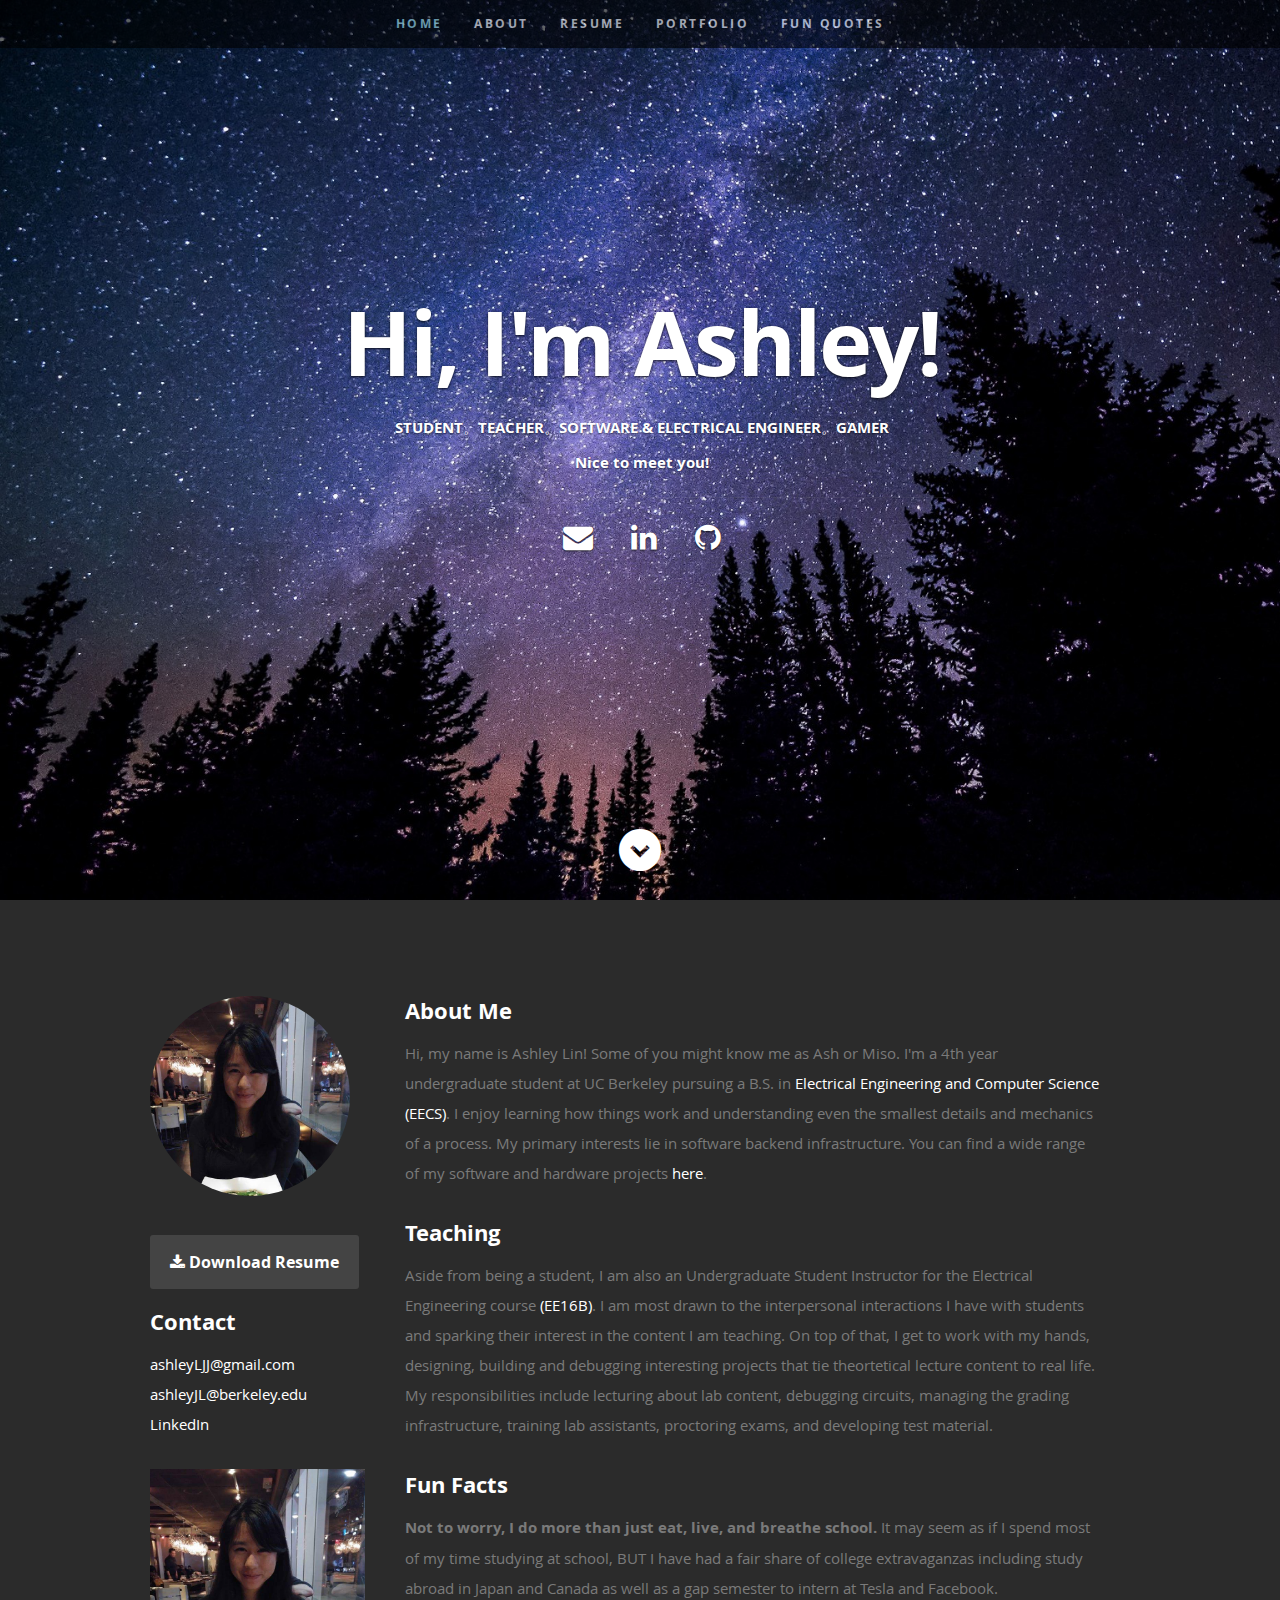
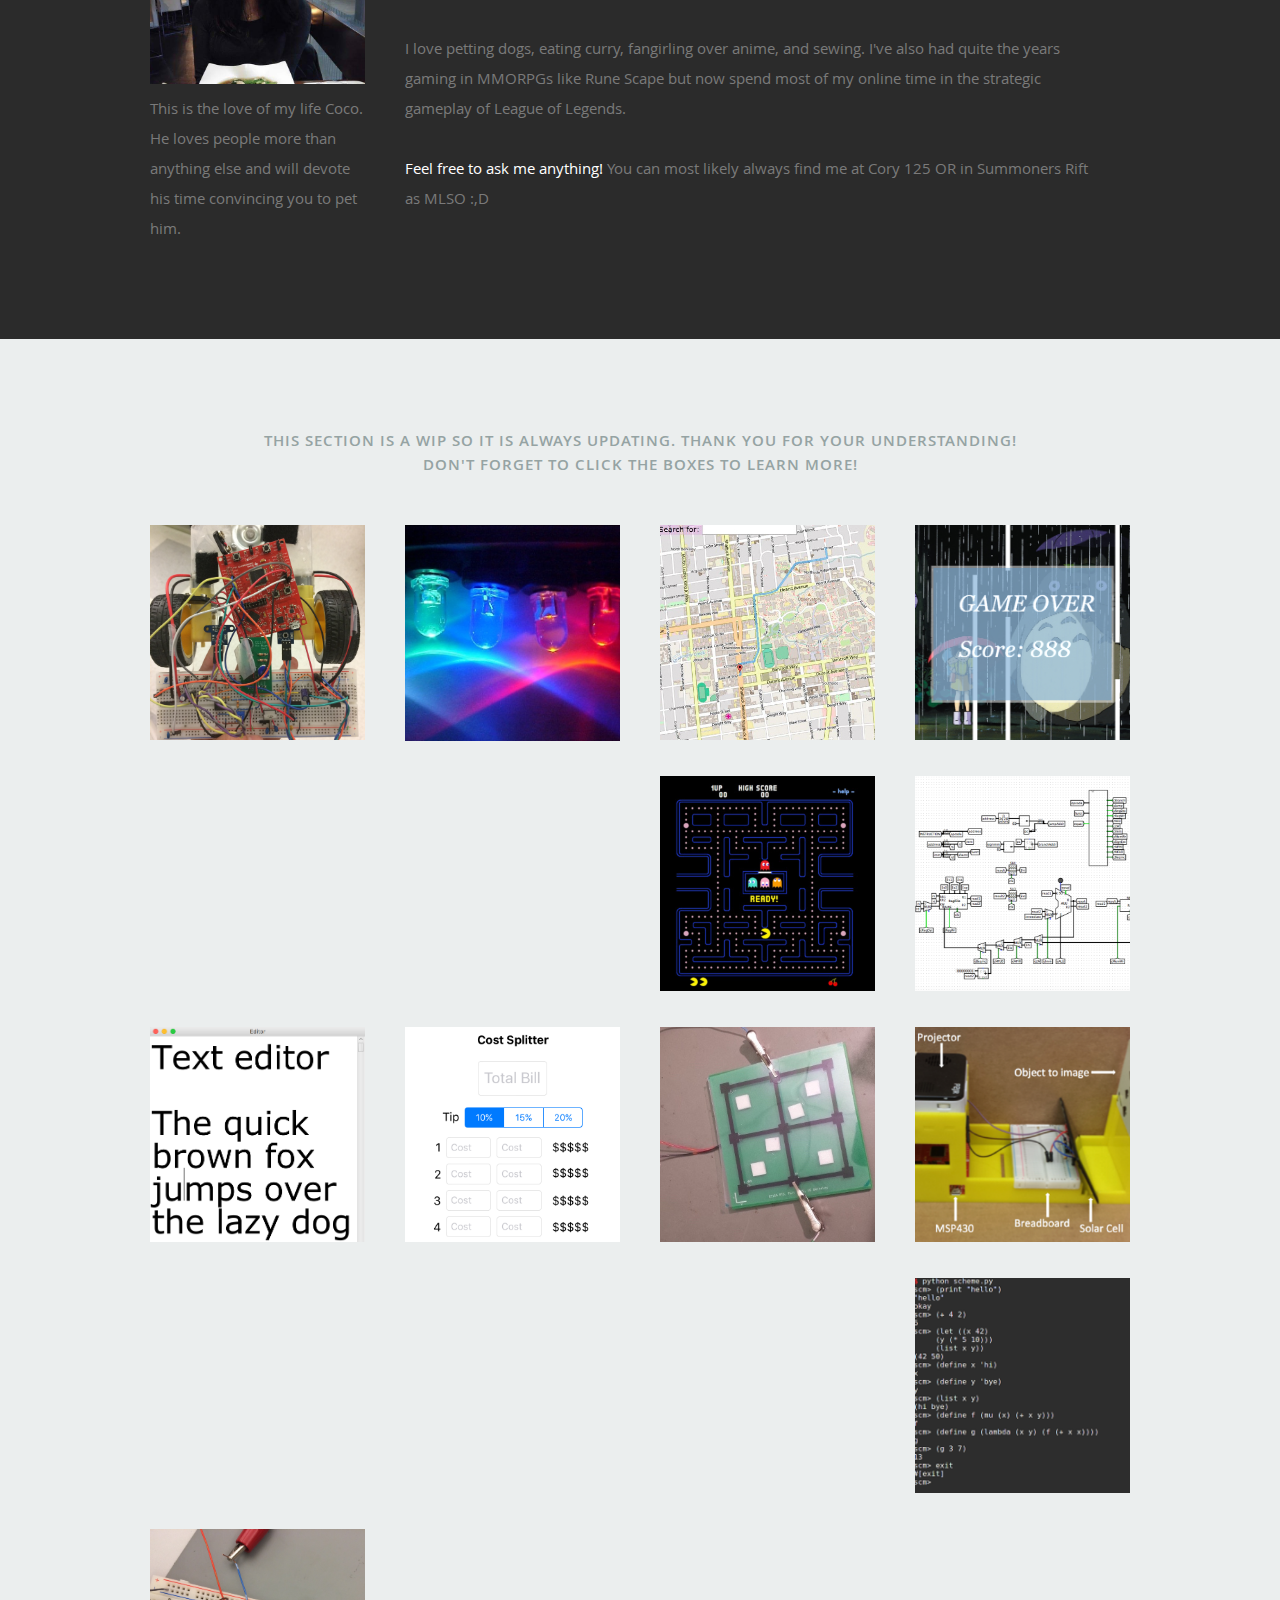
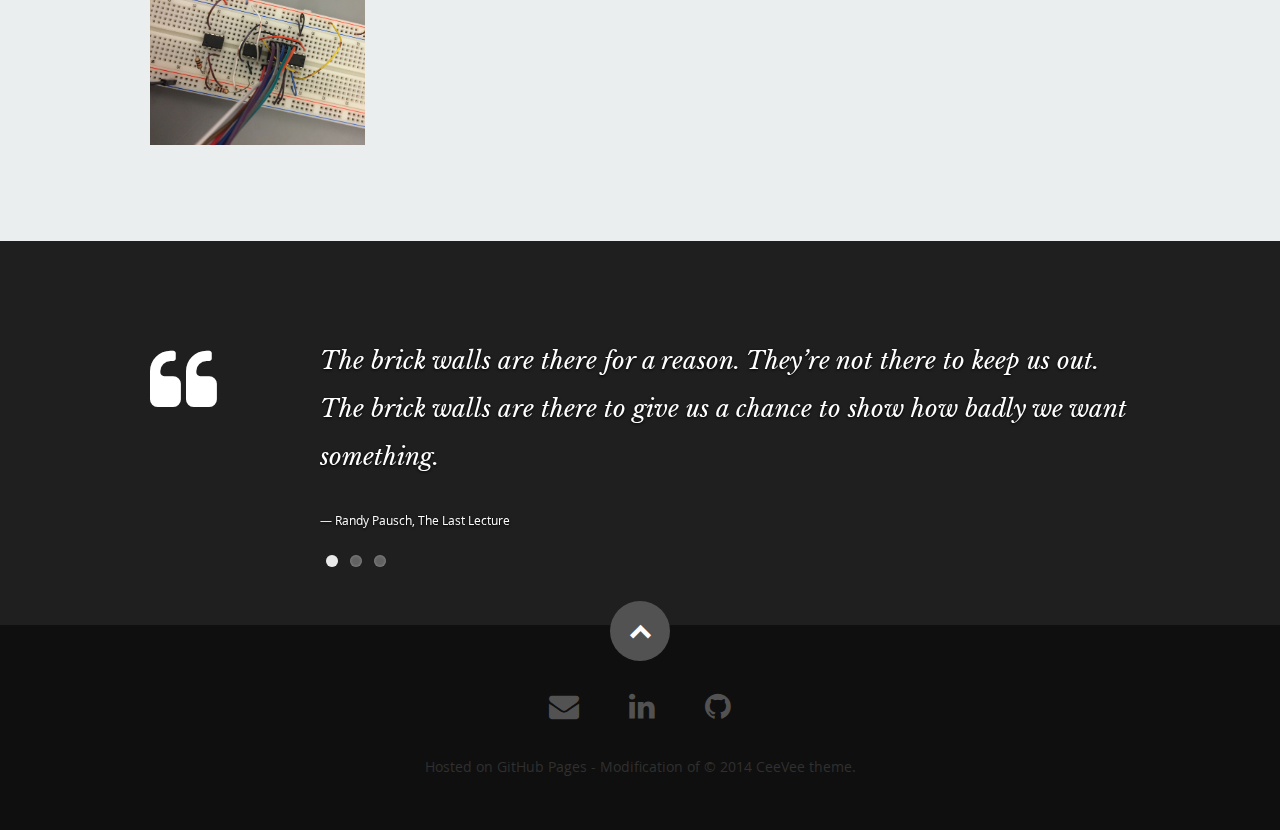
==== index.html @ 718f9596 "testing image" ====
<!DOCTYPE html>
<!--[if lt IE 8 ]><html class="no-js ie ie7" lang="en"> <![endif]-->
<!--[if IE 8 ]><html class="no-js ie ie8" lang="en"> <![endif]-->
<!--[if (gte IE 8)|!(IE)]><!--><html class="no-js" lang="en"> <!--<![endif]-->
<head>

	<!--- Basic Page Needs
	================================================== -->
	<meta charset="utf-8">
	<title>Ashley Lin</title>
	<meta name="description" content="Personal Website">
	<meta name="author" content="Ashley">

	<!-- Mobile Specific Metas
	================================================== -->
	<meta name="viewport" content="width=device-width, initial-scale=1, maximum-scale=1">

	<!-- CSS
	================================================== -->
	<link rel="stylesheet" href="css/default.css">
	<link rel="stylesheet" href="css/layout.css">
	<link rel="stylesheet" href="css/media-queries.css">
	<link rel="stylesheet" href="css/magnific-popup.css">

	<!-- Script
	================================================== -->
	<script src="js/modernizr.js"></script>

	<!-- Favicons
	================================================== -->
	<link rel="shortcut icon" href="al_favicon.png" >

</head>

<body>

	<!-- Header
	================================================== -->
	<header id="home">

		<nav id="nav-wrap">

			<a class="mobile-btn" href="#nav-wrap" title="Show navigation">Show navigation</a>
			<a class="mobile-btn" href="#" title="Hide navigation">Hide navigation</a>

			<ul id="nav" class="nav">
				<li class="current"><a class="smoothscroll" href="#home">Home</a></li>
				<li><a class="smoothscroll" href="#about">About</a></li>
				<li><a class="smoothscroll" href="#about">Resume</a></li>
				<li><a class="smoothscroll" href="#portfolio">Portfolio</a></li>
				<li><a class="smoothscroll" href="#testimonials">Fun Quotes</a></li>
			</ul> <!-- end #nav -->
		</nav> <!-- end #nav-wrap -->

		<div class="row banner">
			<div class="banner-text"> 
				<h1 class="responsive-headline">Hi, I'm Ashley!</h1>
				<h3><span><strong>STUDENT。TEACHER。SOFTWARE &amp; ELECTRICAL ENGINEER。GAMER<br>
				Nice to meet you!</strong></h3> 
				
				</span><hr />
			<ul class="social">
				<li><a href="mailto:ashleyljj@gmail.com" target="_blank"><i class="fa fa-envelope"></i></a></li>
				<li><a href="https://www.linkedin.com/in/linashley/" target="_blank"><i class="fa fa-linkedin"></i></a></li>
				<li><a href="https://github.com/ashlinnn" target="_blank"><i class="fa fa-github"></i></a></li>
				<!-- <li><a href="https://bitbucket.org/ash-lin/" target="_blank"><i class="fa fa-bitbucket"></i></a></li> -->
			</ul>
				<!-- <a href="https://youtu.be/Et-LABUxabI" target="_blank" class="button"> Disney Tech Behind the Magic Application Video</a>  -->
			</div>
		</div>

		<p class="scrolldown">
			<a class="smoothscroll" href="#about"><i class="icon-down-circle"></i></a>
		</p>
	</header> <!-- Header End -->


	<!-- About Section
	================================================== -->
	<section id="about">

		<div class="row">

			<div class="three columns">
				<img class="profile-pic"  src="images/profilepic.jpg" alt="" /> <br> <br>

				<a href="Ashley Lin Resume.pdf" target="_blank" class="button"><i class="fa fa-download"></i> Download Resume</a> <br> 

				<h2>Contact</h2>
				<a href="mailto:ashleyLJJ@gmail.com" target="_blank">ashleyLJJ@gmail.com</a>
				<a href="mailto:ashleyJL@berkeley.edu" target="_blank">ashleyJL@berkeley.edu</a>
				<br>
				<a href="https://www.linkedin.com/in/linashley/" target="_blank"> LinkedIn</a>
				<br><br>
				<img  src="images/profilepic.jpg" alt=""/> <br> 
				<p>This is the love of my life Coco. He loves people more than anything else and will devote his time convincing you to pet him.
				<br>

			</div>

			<div class="nine columns main-col">
				<h2>About Me</h2>
				<p> Hi, my name is Ashley Lin! Some of you might know me as Ash or Miso.
				I'm a 4th year undergraduate student at UC Berkeley pursuing a B.S. in 
				<a href="https://eecs.berkeley.edu" target="_blank">Electrical Engineering and Computer Science (EECS)</a>. 
				I enjoy learning how things work and understanding even the smallest details and mechanics of a process.
				My primary interests lie in software backend infrastructure.
				You can find a wide range of my software and hardware projects <a class="smoothscroll" href="#portfolio">here</a>.
				</p>

				<h2>Teaching</h2>
				<p> Aside from being a student, I am also an Undergraduate Student Instructor for the Electrical Engineering course
				<a href="https://inst.eecs.berkeley.edu/~ee16b/sp17/" target="_blank">(EE16B)</a>.
				I am most drawn to the interpersonal interactions I have with students and sparking their interest in the content I am teaching. On top of that, I get to work with my hands, designing, building and debugging interesting projects that tie theortetical lecture content to real life. My responsibilities include lecturing about lab content, debugging circuits, managing the grading infrastructure, training lab assistants, proctoring exams, and developing test material. 
				</p> 

				<h2>Fun Facts</h2>
				<p> <b>Not to worry, I do more than just eat, live, and breathe school.</b> It may seem as if I spend most of my time studying at school, BUT I have had a fair share of college extravaganzas including study abroad in Japan and Canada as well as a gap semester to intern at Tesla and Facebook.
				<p> I love petting dogs, eating curry, fangirling over anime, and sewing. I've also had quite the years gaming in MMORPGs like Rune Scape but now spend most of my online time in the strategic gameplay of 
				League of Legends</a>. 
				<br><br>
				<a href="mailto:ashleyLJJ@gmail.com" target="_blank">Feel free to ask me anything!</a> You can most likely always find me at Cory 125 OR in Summoners Rift as MLSO :,D 
				</p>
			</div> <!-- end main-col -->
		</div> <!-- end row -->
	</section> <!-- end About Section -->


	<!-- Portfolio Section
	================================================== -->
	<section id="portfolio">
		<div class="row">
			<div class="twelve columns collapsed">
				<h1>This section is a WIP so it is always updating. 
				Thank you for your understanding! <br>
				Don't forget to click the boxes to learn more!</h1>

				<!-- portfolio-wrapper -->
				<div id="portfolio-wrapper" class="bgrid-quarters s-bgrid-thirds cf">


					<div class="columns portfolio-item">
						<div class="item-wrap">
							<a href="#modal-01" title="">
								<img alt="" src="images/portfolio/sixt33n.jpg">
								<div class="overlay">
									<div class="portfolio-item-meta">
										<h5>SIXT33N</h5>
										<p>Voice Control Robotic Car</p>
								   </div>
								</div>
								<div class="link-icon"><i class="icon-plus"></i></div>
							</a>
						</div>
					</div> 
					<div id="modal-01" class="popup-modal mfp-hide">
						<img class="scale-with-grid" src="images/portfolio/modals/sixt33n.gif" alt="" />
						<div class="description-box">
							<h4>SIXT33N</h4>
							<p>。Architect a control network feedback system in a robotic car<br>
							。Obeys vocal commands and processes them with a TI MSP430 microcontroller <br>
							。Implement SVD and PCA classification in C and iPython to distinguish commands</p>
							<span class="categories"><i class="fa fa-tag"></i>Filter Design, Linear Regression/Least Squares, K Means, Control Theory, Principal Component Analysis, Singular Value Decomposition, PID Controller</span>
						</div>
					</div><!-- modal-01 End -->


					<div class="columns portfolio-item">
						<div class="item-wrap">
							<a href="#modal-02" title="">
								<img alt="" src="images/portfolio/colororgan.jpg">
								<div class="overlay">
									<div class="portfolio-item-meta">
										<h5>Color Organ</h5>
										<p>Filter Design</p>
									</div>
								</div>
								<div class="link-icon"><i class="icon-plus"></i></div>
							</a>
						</div>
					</div> 
					<div id="modal-02" class="popup-modal mfp-hide">
						<img class="scale-with-grid" src="images/portfolio/modals/color_organ.gif" alt="" />
						<div class="description-box">
							<h4>Color Organ</h4>
							<p>。Design a system of filters that singles out bands of frequencies and corresponds to lighting LEDs <br>
							。Utilize first order high pass, low pass, and band pass RC filter with modular gain</p>
							<span class="categories"><i class="fa fa-tag"></i>Filter Design, Amplifiers</span>
						</div>
					</div><!-- modal-02 End -->


					<div class="columns portfolio-item">
						<div class="item-wrap">
							<a href="#modal-03" title="">
								<img alt="" src="images/portfolio/bearmaps.jpg">
								<div class="overlay">
									<div class="portfolio-item-meta">
										<h5>Map Pathing</h5>
										<p>Java - Graph Traversal</p>
									</div>
								</div>
								<div class="link-icon"><i class="icon-plus"></i></div>
							</a>
						</div>
					</div> 
					<div id="modal-03" class="popup-modal mfp-hide">
						<img class="scale-with-grid" src="images/portfolio/modals/map.gif" alt="" />
						<div class="description-box">
							<h4>Map Pathing</h4>
							<p>。Google Maps-like mapping using OSM <br>
							。Implement a data structure for a map that maximizes the tradeoff between resolution and memory <br>
							。Design a heuristic to optimize A* and Dijkstra search algorithm for pathing between two destinations <br>
							。Zoom, refocusing, and shortest path implemented.</p>
							<span class="categories"><i class="fa fa-tag"></i>Resolution Tradeoff, Heuristic Design, Search Algorithms</span>
						</div>
					</div><!-- modal-03 End -->


					<div class="columns portfolio-item">
						<div class="item-wrap">
							<a href="#modal-04" title="">
								<img alt="" src="images/portfolio/ghibli.png">
								<div class="overlay">
									<div class="portfolio-item-meta">
										<h5>Ghibli Project</h5>
										<p>Java - Grid World</p>
									</div>
								</div>
								<div class="link-icon"><i class="icon-plus"></i></div>
							</a>
						</div>
					</div> 
					<div id="modal-04" class="popup-modal mfp-hide">
						<img class="scale-with-grid" src="images/portfolio/modals/ghibli_project_demo.gif" alt="" />
						<div class="description-box">
							<h4>Ghibli Project</h4>
							<p>。Flappy bird before flappy bird existed <br>
							。Developed a multilevel endless game using Java gridworld <br>
							。Goal of game: avoid hitting walles that randomly move and have varying holes to pass through <br>
							。Background music feature</p>
							<span class="categories"><i class="fa fa-tag"></i>Java - Grid World, Endless Game</span>
						</div>
					</div><!-- modal-04 End -->


					<div class="columns portfolio-item">
						<div class="item-wrap">
							<a href="#modal-05" title="">
								<img alt="" src="images/portfolio/pacman.png">
								<div class="overlay">
									<div class="portfolio-item-meta">
										<h5>Pac Man</h5>
										<p>AI</p>
									</div>
								</div>
								<div class="link-icon"><i class="icon-plus"></i></div>
							</a>
						</div>
					</div>
					<div id="modal-05" class="popup-modal mfp-hide">
						<img class="scale-with-grid" src="images/portfolio/modals/pacman.gif" alt="" />
						<div class="description-box">
							<h4>Pac Man</h4>
							<p>。Design a search agent for DFS, BFS, UCS, A*, Dijkstras heuristic <br>
							。Build a Reflex agent that operates under expectimax and does alpha-beta pruning for minimax search 
							。Design an evaluation function
							。</p>
							<span class="categories"><i class="fa fa-tag"></i>AI, minimax, expectimax, value iteration</span>
						</div>
					</div><!-- modal-05 End -->


					<div class="columns portfolio-item">
						<div class="item-wrap">
							<a href="#modal-06" title="">
								<img alt="" src="images/portfolio/logism.png">
								<div class="overlay">
									<div class="portfolio-item-meta">
										<h5>CPU Simulator</h5>
										<p>Logism - Digital Logic Circuits</p>
									</div>
								</div>
								<div class="link-icon"><i class="icon-plus"></i></div>
							</a>
						</div>
					</div> 
					<div id="modal-06" class="popup-modal mfp-hide">
						<img class="scale-with-grid" src="images/portfolio/modals/logism.png" alt="" />
						<div class="description-box">
							<h4>CPU Simulator</h4>
							<p>。Simulation of the back end components of a computer <br>
							。Design and simulate digital logic circuits to build an ALU and Regfile <br>
							。Architect a system that takes C code as an input and translates it to machine code then finally processes the command <br>
							。Implement pipelining optimizations</p>
							<span class="categories"><i class="fa fa-tag"></i>Logism, Computer Architecture, Optimization/Pipelining</span>
						</div>
					</div><!-- modal-06 End -->


					<div class="columns portfolio-item">
						<div class="item-wrap">
							<a href="#modal-07" title="">
								<img alt="" src="images/portfolio/editor.png">
								<div class="overlay">
									<div class="portfolio-item-meta">
										<h5>Text Editor</h5>
										<p>Java - Data Structures</p>
									</div>
								</div>
								<div class="link-icon"><i class="icon-plus"></i></div>
							</a>
						</div>
					</div> 
					<div id="modal-07" class="popup-modal mfp-hide">
						<img class="scale-with-grid" src="images/portfolio/modals/editor.gif" alt="" />
						<div class="description-box">
							<h4>Text Editor</h4>
							<p>。Build a text editor from scratch with basic utilities such as scrolling, highlighting, deleting, saving <br>
							。Design a data structure and implement functionalities while unit testing <br>
							。Implement the functionality to open, edit, and save plain text files </p>
							<span class="categories"><i class="fa fa-tag"></i>Data Structure Design, UI</span>
						</div>
					</div><!-- modal-07 End -->


					<div class="columns portfolio-item">
						<div class="item-wrap">
							<a href="#modal-08" title="">
								<img alt="" src="images/portfolio/cost.png">
								<div class="overlay">
									<div class="portfolio-item-meta">
										<h5>Tip Calculator/Cost Splitter</h5>
										<p>Swift - iOS XCode</p>
									</div>
								</div>
								<div class="link-icon"><i class="icon-plus"></i></div>
							</a>
						</div>
					</div> 
					<div id="modal-08" class="popup-modal mfp-hide">
						<img class="scale-with-grid" src="images/portfolio/modals/cost.gif" alt="" />
						<div class="description-box">
							<h4>Tip Calculator/Cost Splitter</h4>
							<p>。10%, 15%, tip calculator <br>
							。Cost splitting utility for up to 6 people <br>
							。HackTech 2017</p>
							<span class="categories"><i class="fa fa-tag"></i>iOS, Swift</span>
						</div>
					</div><!-- modal-08 End -->


					<div class="columns portfolio-item">
						<div class="item-wrap">
							<a href="#modal-09" title="">
								<img alt="" src="images/portfolio/touch.jpg">
								<div class="overlay">
									<div class="portfolio-item-meta">
										<h5>Touch Screen</h5>
										<p>Capacitive and Resistive</p>
									</div>
								</div>
								<div class="link-icon"><i class="icon-plus"></i></div>
							</a>
						</div>
					</div> 
					<div id="modal-09" class="popup-modal mfp-hide">
						<img class="scale-with-grid" src="images/portfolio/modals/touch.png" alt="" />
						<div class="description-box">
							<h4>Touch Screen</h4>
							<p>。9 point resistive touch screen <br>
							。Single pixel capacitive touch screen</p>
							<span class="categories"><i class="fa fa-tag"></i>touch screen</span>
						</div>
					</div><!-- modal-09 End -->


					<div class="columns portfolio-item">
						<div class="item-wrap">
							<a href="#modal-10" title="">
								<img alt="" src="images/portfolio/scan.png">
								<div class="overlay">
									<div class="portfolio-item-meta">
										<h5>Light Sensor Scanning</h5>
										<p>Photodiode, Scanning Matrix</p>
									</div>
								</div>
								<div class="link-icon"><i class="icon-plus"></i></div>
							</a>
						</div>
					</div> 
					<div id="modal-10" class="popup-modal mfp-hide">
						<img class="scale-with-grid" src="images/portfolio/modals/scan.png" alt="" />
						<div class="description-box">
							<h4>Light Sensor Scanning</h4>
							<p>。Build a light sensor using a photodiode<br>
							。Use single pixel photodiode to try and image a playing card<br>
							。Create a multipixel scanning matrix and mask to try to image a playing card</p>
							<span class="categories"><i class="fa fa-tag"></i>photodiode</span>
						</div>
					</div><!-- modal-10 End -->


					<!-- <div class="columns portfolio-item">
						<div class="item-wrap">
							<a href="#modal-11" title="">
								<img alt="" src="images/portfolio/nbody.png">
								<div class="overlay">
									<div class="portfolio-item-meta">
										<h5>N Bodies</h5>
										<p>Python, GUI</p>
									</div>
								</div>
								<div class="link-icon"><i class="icon-plus"></i></div>
							</a>
						</div>
					</div> 
					<div id="modal-11" class="popup-modal mfp-hide">
						<img class="scale-with-grid" src="images/portfolio/modals/nbody.png" alt="" />
						<div class="description-box">
							<h4>N Bodies</h4>
							<p>。Planetary orbit model</p>
							<span class="categories"><i class="fa fa-tag"></i>Python</span>
						</div>
					</div> --><!-- modal-11 End -->


					<div class="columns portfolio-item">
						<div class="item-wrap">
							<a href="#modal-12" title="">
								<img alt="" src="images/portfolio/scheme.png">
								<div class="overlay">
									<div class="portfolio-item-meta">
										<h5>Scheme Interpreter</h5>
										<p>Python, Scheme</p>
									</div>
								</div>
								<div class="link-icon"><i class="icon-plus"></i></div>
							</a>
						</div>
					</div> 
					<div id="modal-12" class="popup-modal mfp-hide">
						<!-- <img class="scale-with-grid" src="images/portfolio/modals/scheme.png" alt="" /> -->
						<div class="description-box">
							<h4>Scheme Interpreter</h4>
							<p>。Build a python backboned Scheme interpreter</p>
							<span class="categories"><i class="fa fa-tag"></i>Scheme, Python</span>
						</div>
					</div><!-- modal-12 End -->


					<div class="columns portfolio-item">
						<div class="item-wrap">
							<a href="#modal-13" title="">
								<img alt="" src="images/portfolio/dac.jpg">
								<div class="overlay">
									<div class="portfolio-item-meta">
										<h5>DAC/ADC</h5>
										<p>R-2R ladder, MSP430</p>
									</div>
								</div>
								<div class="link-icon"><i class="icon-plus"></i></div>
							</a>
						</div>
					</div> 
					<div id="modal-13" class="popup-modal mfp-hide">
						<img class="scale-with-grid" src="images/portfolio/modals/adc.png" alt="" />
						<div class="description-box">
							<h4>DAC/ADC</h4>
							<p>。3 bit DAC using an R-2R ladder <br>
							。3 bit ADC by feeding the DAC output and an analog input into a comparator <br>
							。Extended into an 8 bits using a DAC chip</p>
							<span class="categories"><i class="fa fa-tag"></i>MSP430, DAC, ADC</span>
						</div>
					</div><!-- modal-13 End -->


					<!-- <div class="columns portfolio-item">
						<div class="item-wrap">
							<a href="#modal-14" title="">
								<img alt="" src="images/portfolio/wip.jpg">
								<div class="overlay">
									<div class="portfolio-item-meta">
										<h5>Cool Project</h5>
										<p>Stuff</p>
									</div>
								</div>
								<div class="link-icon"><i class="icon-plus"></i></div>
							</a>
						</div>
					</div> 
					<div id="modal-14" class="popup-modal mfp-hide">
						<img class="scale-with-grid" src="images/portfolio/modals/wip.jpg" alt="" />
						<div class="description-box">
							<h4>Cool Project</h4>
							<p>。</p>
							<span class="categories"><i class="fa fa-tag"></i>Stuff</span>
						</div>
					</div> --><!-- modal-14 End -->


					<!-- <div class="columns portfolio-item">
						<div class="item-wrap">
							<a href="#modal-15" title="">
								<img alt="" src="images/portfolio/wip.jpg">
								<div class="overlay">
									<div class="portfolio-item-meta">
										<h5>Cool Project</h5>
										<p>Stuff</p>
									</div>
								</div>
								<div class="link-icon"><i class="icon-plus"></i></div>
							</a>
						</div>
					</div> 
					<div id="modal-15" class="popup-modal mfp-hide">
						<img class="scale-with-grid" src="images/portfolio/modals/wip.jpg" alt="" />
						<div class="description-box">
							<h4>Cool Project</h4>
							<p>。</p>
							<span class="categories"><i class="fa fa-tag"></i>Scheme, Python</span>
						</div>
					</div> --><!-- modal-15 End -->


					<!-- <div class="columns portfolio-item">
						<div class="item-wrap">
							<a href="#modal-16" title="">
								<img alt="" src="images/portfolio/wip.jpg">
								<div class="overlay">
									<div class="portfolio-item-meta">
										<h5>Cool Project</h5>
										<p>Stuff</p>
									</div>
								</div>
								<div class="link-icon"><i class="icon-plus"></i></div>
							</a>
						</div>
					</div> 
					<div id="modal-16" class="popup-modal mfp-hide">
						<img class="scale-with-grid" src="images/portfolio/modals/wip.jpg" alt="" />
						<div class="description-box">
							<h4>Cool Project</h4>
							<p>。</p>
							<span class="categories"><i class="fa fa-tag"></i>Stuff</span>
						</div>
					</div> --><!-- modal-16 End -->


				</div> <!-- portfolio-wrapper end -->
			</div> <!-- twelve columns end -->
		</div> <!-- row End -->
	</section> <!-- Portfolio Section End-->


	<!-- Testimonials Section
	================================================== -->
	<section id="testimonials">
		<div class="text-container">
			<div class="row">
			
				<div class="two columns header-col">
					<h1><span>Favorite Quotes</span></h1>
				</div>

				<div class="ten columns flex-container">
					<div class="flexslider">
						<ul class="slides">
						<li>
							<blockquote>
								<p>The brick walls are there for a reason. They’re not there to keep us out. 
								The brick walls are there to give us a chance to show how badly we want something. 
								</p>
								<cite>Randy Pausch, The Last Lecture</cite>
							</blockquote>
						</li> 
			  
						<li>
							<blockquote>
								<p>Just because you're trash doesn't mean you can't do great things. <br> <br>
								It's called garbage can not garbage cannot.
								</p>
								<cite>???</cite>
							</blockquote>
						</li> 

						<li>
							<blockquote>
								<p>People often say motivation doesn't last. Well neither does bathing. That's why we recommend it daily.
								</p>
								<cite>Zig Ziglar</cite>
							</blockquote>
						</li> 
						
						</ul>

					</div> <!-- div.flexslider ends -->
				</div> <!-- div.flex-container ends -->
			</div> <!-- row ends -->
		</div>  <!-- text-container ends -->
	</section> <!-- Fun stuff Section End-->



	<!-- footer
	================================================== -->
	<footer>
		<div class="row">
			<div class="twelve columns">

				<ul class="social-links">
					<li><a href="mailto:ashleyljj@gmail.com" target="_blank"><i class="fa fa-envelope"></i></a></li>
					<li><a href="https://www.linkedin.com/in/linashley/" target="_blank"><i class="fa fa-linkedin"></i></a></li>
					<li><a href="https://github.com/ashlinnn" target="_blank"><i class="fa fa-github"></i></a></li>
					<!-- <li><a href="https://bitbucket.org/ash-lin/" target="_blank"><i class="fa fa-bitbucket"></i></a></li> -->
				</ul>
		 
				<ul class="copyright">
					<li>Hosted on GitHub Pages - Modification of &copy; 2014 CeeVee theme.</li>
				</ul>

			</div>

			<div id="go-top"><a class="smoothscroll" title="Back to Top" href="#home"><i class="icon-up-open"></i></a></div>

		</div>
	</footer> <!-- Footer End-->

	<!-- Java Script
	================================================== -->
	<script src="http://ajax.googleapis.com/ajax/libs/jquery/1.10.2/jquery.min.js"></script>
	<script>window.jQuery || document.write('<script src="js/jquery-1.10.2.min.js"><\/script>')</script>
	<script type="text/javascript" src="js/jquery-migrate-1.2.1.min.js"></script>

	<script src="js/jquery.flexslider.js"></script>
	<script src="js/waypoints.js"></script>
	<script src="js/jquery.fittext.js"></script>
	<script src="js/magnific-popup.js"></script>
	<script src="js/init.js"></script>

</body>

</html>
---- css/default.css ----
/*
=====================================================================
*   Ceevee v1.0 Default Stylesheet
*   url: styleshout.com
*   03-17-2014
=====================================================================

TOC:
a. Webfonts and Icon fonts
b. Reset
c. Default Styles
   1. Basic
   2. Typography
   3. Links
   4. Images
   5. Buttons
   6. Forms
d. Grid
e. Others
   1. Clearing
   2. Misc

=====================================================================  */

/* ------------------------------------------------------------------ */
/* a. Webfonts and Icon fonts
 ------------------------------------------------------------------ */

@import url("fonts.css");
@import url("fontello/css/fontello.css");
@import url("font-awesome/css/font-awesome.min.css");

/* ------------------------------------------------------------------
/* b. Reset
      Adapted from:
      Normalize.css - https://github.com/necolas/normalize.css/
      HTML5 Doctor Reset - html5doctor.com/html-5-reset-stylesheet/
/* ------------------------------------------------------------------ */

html, body, div, span, object, iframe,
h1, h2, h3, h4, h5, h6, p, blockquote, pre,
abbr, address, cite, code,
del, dfn, em, img, ins, kbd, q, samp,
small, strong, sub, sup, var,
b, i,
dl, dt, dd, ol, ul, li,
fieldset, form, label, legend,
table, caption, tbody, tfoot, thead, tr, th, td,
article, aside, canvas, details, figcaption, figure,
footer, header, hgroup, menu, nav, section, summary,
time, mark, audio, video {
   margin: 0;
   padding: 0;
   border: 0;
   outline: 0;
   font-size: 100%;
   vertical-align: baseline;
   background: transparent;
}

article,aside,details,figcaption,figure,
footer,header,hgroup,menu,nav,section {
   display: block;
}

audio,
canvas,
video {
   display: inline-block;
}

audio:not([controls]) {
   display: none;
   height: 0;
}

[hidden] { display: none; }

code, kbd, pre, samp {
   font-family: monospace, serif;
   font-size: 1em;
}

pre {
   white-space: pre;
   white-space: pre-wrap;
   word-wrap: break-word;
}

blockquote, q { quotes: &#8220 &#8220; }

blockquote:before, blockquote:after,
q:before, q:after {
   content: '';
   content: none;
}

ins {
   background-color: #ff9;
   color: #000;
   text-decoration: none;
}

mark {
   background-color: #A7F4F6;
   color: #555;
}

del { text-decoration: line-through; }

abbr[title], dfn[title] {
   border-bottom: 1px dotted;
   cursor: help;
}

table {
   border-collapse: collapse;
   border-spacing: 0;
}


/* ------------------------------------------------------------------ */
/* c. Default and Basic Styles
      Adapted from:
      Skeleton CSS Framework - http://www.getskeleton.com/
      Typeplate Typographic Starter Kit - http://typeplate.com/
/* ------------------------------------------------------------------ */

/*  1. Basic  ------------------------------------------------------- */

*,
*:before,
*:after {
   -moz-box-sizing: border-box;
   -webkit-box-sizing: border-box;
   box-sizing: border-box;
}

html {
   font-size: 62.5%;
   -webkit-font-smoothing: antialiased;
}

body {
   background: #fff;
   font-family: 'opensans-regular', sans-serif;
   font-weight: normal;
   font-size: 15px;
   line-height: 30px;
	color: #838C95;

   -webkit-font-smoothing: antialiased; /* Fix for webkit rendering */
	-webkit-text-size-adjust: 100%;
}

/*  2. Typography
       Vertical rhythm with leading derived from 6
--------------------------------------------------------------------- */

h1, h2, h3, h4, h5, h6 {
   color: #313131;
	font-family: 'opensans-bold', sans-serif;
   font-weight: normal;
}
h1 a, h2 a, h3 a, h4 a, h5 a, h6 a { font-weight: inherit; }
h1 { font-size: 38px; line-height: 42px; margin-bottom: 12px; letter-spacing: -1px; }
h2 { font-size: 28px; line-height: 36px; margin-bottom: 6px; }
h3 { font-size: 22px; line-height: 30px; margin-bottom: 12px; }
h4 { font-size: 20px; line-height: 30px; margin-bottom: 6px; }
h5 { font-size: 18px; line-height: 30px; }
h6 { font-size: 14px; line-height: 30px; }
.subheader { }

p { margin: 0 0 30px 0; }
p img { margin: 0; }
p.lead {
   font: 19px/36px 'opensans-light', sans-serif;
   margin-bottom: 18px;
}

/* for 'em' and 'strong' tags, font-size and line-height should be same with
the body tag due to rendering problems in some browsers */
em { font: 15px/30px 'opensans-italic', sans-serif; }
strong, b { font: 15px/30px 'opensans-bold', sans-serif; }
small { font-size: 11px; line-height: inherit; }

/*	Blockquotes */
blockquote {
   margin: 30px 0px;
   padding-left: 40px;
   position: relative;
}
blockquote:before {
   content: "\201C";
   opacity: 0.45;
   font-size: 80px;
   line-height: 0px;
   margin: 0;
   font-family: arial, sans-serif;

   position: absolute;
   top:  30px;
	left: 0;
}
blockquote p {
   font-family: 'librebaskerville-italic', serif;
   padding: 0;
   font-size: 18px;
   line-height: 36px;
}
blockquote cite {
   display: block;
   font-size: 12px;
   font-style: normal;
   line-height: 18px;
}
blockquote cite:before { content: "\2014 \0020"; }
blockquote cite a,
blockquote cite a:visited { color: #8B9798; border: none }

/* ---------------------------------------------------------------------
/*  Pull Quotes Markup
/*
    <aside class="pull-quote">
		<blockquote>
			<p></p>
		</blockquote>
	 </aside>
/*
/* --------------------------------------------------------------------- */
.pull-quote {
   position: relative;
	padding: 18px 30px 18px 0px;
}
.pull-quote:before,
.pull-quote:after {
	height: 1em;
	opacity: 0.45;
	position: absolute;
	font-size: 80px;
   font-family: Arial, Sans-Serif;
}
.pull-quote:before {
	content: "\201C";
	top:  33px;
	left: 0;
}
.pull-quote:after {
	content: '\201D';
	bottom: -33px;
	right: 0;
}
.pull-quote blockquote {
   margin: 0;
}
.pull-quote blockquote:before {
   content: none;
}

/* Abbreviations */
abbr {
   font-family: 'opensans-bold', sans-serif;
	font-variant: small-caps;
	text-transform: lowercase;
   letter-spacing: .5px;
	color: gray;
}
abbr:hover { cursor: help; }

/* drop cap */
.drop-cap:first-letter {
	float: left;
	margin: 0;
	padding: 14px 6px 0 0;
	font-size: 84px;
	font-family: /* Copperplate */ 'opensans-bold', sans-serif;
   line-height: 60px;
	text-indent: 0;
	background: transparent;
	color: inherit;
}

hr { border: solid #E3E3E3; border-width: 1px 0 0; clear: both; margin: 11px 0 30px; height: 0; }


/*  3. Links  ------------------------------------------------------- */

a, a:visited {
   text-decoration: none;
   outline: 0;
   color: #11ABB0;

   -webkit-transition: color .3s ease-in-out;
   -moz-transition: color .3s ease-in-out;
   -o-transition: color .3s ease-in-out;
   transition: color .3s ease-in-out;
}
a:hover, a:focus { color: #313131; }
p a, p a:visited { line-height: inherit; }


/*  4. List  --------------------------------------------------------- */

ul, ol { margin-bottom: 24px; margin-top: 12px; }
ul { list-style: none outside; }
ol { list-style: decimal; }
ol, ul.square, ul.circle, ul.disc { margin-left: 30px; }
ul.square { list-style: square outside; }
ul.circle { list-style: circle outside; }
ul.disc { list-style: disc outside; }
ul ul, ul ol,
ol ol, ol ul { margin: 6px 0 6px 30px; }
ul ul li, ul ol li,
ol ol li, ol ul li { margin-bottom: 6px; }
li { line-height: 18px; margin-bottom: 12px; }
ul.large li { }
li p { }

/* ---------------------------------------------------------------------
/*  Stats Tab Markup

    <ul class="stats-tabs">
		<li><a href="#">[value]<b>[name]</b></a></li>
	 </ul>

    Extend this object into your markup.
/*
/* --------------------------------------------------------------------- */
.stats-tabs {
   padding: 0;
   margin: 24px 0;
}
.stats-tabs li {
	display: inline-block;
	margin: 0 10px 18px 0;
	padding: 0 10px 0 0;
	border-right: 1px solid #ccc;
}
.stats-tabs li:last-child {
	margin: 0;
	padding: 0;
	border: none;
}
.stats-tabs li a {
	display: inline-block;
	font-size: 22px;
	font-family: 'opensans-bold', sans-serif;
   border: none;
   color: #313131;
}
.stats-tabs li a:hover {
   color:#11ABB0;
}
.stats-tabs li a b {
	display: block;
	margin: 6px 0 0 0;
	font-size: 13px;
	font-family: 'opensans-regular', sans-serif;
   color: #8B9798;
}

/* definition list */
dl { margin: 12px 0; }
dt { margin: 0; color:#11ABB0; }
dd { margin: 0 0 0 20px; }

/* Lining Definition Style Markup */
.lining dt,
.lining dd {
	display: inline;
	margin: 0;
}
.lining dt + dt:before,
.lining dd + dt:before {
	content: "\A";
	white-space: pre;
}
.lining dd + dd:before {
	content: ", ";
}
.lining dd:before {
	content: ": ";
	margin-left: -0.2em;
}

/* Dictionary Definition Style Markup */
.dictionary-style dt {
	display: inline;
	counter-reset: definitions;
}
.dictionary-style dt + dt:before {
	content: ", ";
	margin-left: -0.2em;
}
.dictionary-style dd {
	display: block;
	counter-increment: definitions;
}
.dictionary-style dd:before {
	content: counter(definitions, decimal) ". ";
}

/* Pagination */
.pagination {
   margin: 36px auto;
   text-align: center;
}
.pagination ul li {
   display: inline-block;
   margin: 0;
   padding: 0;
}
.pagination .page-numbers {
   font: 15px/18px 'opensans-bold', sans-serif;
   display: inline-block;
   padding: 6px 10px;
   margin-right: 3px;
   margin-bottom: 6px;
	color: #6E757C;
	background-color: #E6E8EB;

	-webkit-transition: all 200ms ease-in-out;
	-moz-transition: all 200ms ease-in-out;
	-o-transition: all 200ms ease-in-out;
	-ms-transition: all 200ms ease-in-out;
	transition: all 200ms ease-in-out;

   -moz-border-radius: 3px;
   -webkit-border-radius: 3px;
   -khtml-border-radius: 3px;
	border-radius: 3px;
}
.pagination .page-numbers:hover {
   background: #838A91;
   color: #fff;
}
.pagination .current,
.pagination .current:hover {
/*    background-color: #11ABB0; */
   background-color: #A5EAF8; /*COLOR CHANGE*/
   color: #fff;
}
.pagination .inactive,
.pagination .inactive:hover {
   background-color: #E6E8EB;
	color: #A9ADB2;
}
.pagination .prev, .pagination .next {}

/*  5. Images  --------------------------------------------------------- */

img {
   max-width: 100%;
   height: auto;
}
img.pull-right { margin: 12px 0px 0px 18px; }
img.pull-left { margin: 12px 18px 0px 0px; }

/*  6. Buttons  --------------------------------------------------------- */

.button,
.button:visited,
button,
input[type="submit"],
input[type="reset"],
input[type="button"] {
   font: 16px/30px 'opensans-bold', sans-serif;
   background: #444;
   display: inline-block;
	text-decoration: none;
   letter-spacing: 0;
   color: #fff;
	padding: 12px 20px;
	margin-bottom: 18px;
   border: none;
   cursor: pointer;
   height: auto;

   -webkit-transition: all .2s ease-in-out;
	-moz-transition: all .2s ease-in-out;
	-o-transition: all .2s ease-in-out;
	-ms-transition: all .2s ease-in-out;
	transition: all .2s ease-in-out;

   -moz-border-radius: 3px;
   -webkit-border-radius: 3px;
   -khtml-border-radius: 3px;
   border-radius: 3px;
}

.button:hover,
button:hover,
input[type="submit"]:hover,
input[type="reset"]:hover,
input[type="button"]:hover {
   background: #444;
   color: #2B2B2B;
}

.button:active,
button:active,
input[type="submit"]:active,
input[type="reset"]:active,
input[type="button"]:active {
   background: #444;
   color: #2B2B2B;
}

.button.full-width,
button.full-width,
input[type="submit"].full-width,
input[type="reset"].full-width,
input[type="button"].full-width {
	width: 100%;
	padding-left: 0 !important;
	padding-right: 0 !important;
	text-align: center;
}

/* Fix for odd Mozilla border & padding issues */
button::-moz-focus-inner,
input::-moz-focus-inner {
    border: 0;
    padding: 0;
}



/* ------------------------------------------------------------------ */
/* d. Grid
---------------------------------------------------------------------
   gutter = 40px.
/* ------------------------------------------------------------------ */

/* default
--------------------------------------------------------------- */
.row {
   width: 96%;
   max-width: 1020px;
   margin: 0 auto;
}
/* fixed width for IE8 */
.ie .row { width: 1000px ; }

.narrow .row { max-width: 980px; }

.row .row { width: auto; max-width: none; margin: 0 -20px; }

/* row clearing */
.row:before,
.row:after {
    content: " ";
    display: table;
}
.row:after {
    clear: both;
}

.column, .columns {
   position: relative;
   padding: 0 20px;
   min-height: 1px;
   float: left;
}
.column.centered, .columns.centered  {
    float: none;
    margin: 0 auto;
}

/* removed gutters */
.row.collapsed > .column,
.row.collapsed > .columns,
.column.collapsed, .columns.collapsed  { padding: 0; }

[class*="column"] + [class*="column"]:last-child { float: right; }
[class*="column"] + [class*="column"].end { float: right; }

/* column widths */
.row .one         { width: 8.33333%; }
.row .two         { width: 16.66667%; }
.row .three       { width: 25%; }
.row .four        { width: 33.33333%; }
.row .five        { width: 41.66667%; }
.row .six         { width: 50%; }
.row .seven       { width: 58.33333%; }
.row .eight       { width: 66.66667%; }
.row .nine        { width: 75%; }
.row .ten         { width: 83.33333%; }
.row .eleven      { width: 91.66667%; }
.row .twelve      { width: 100%; }

/* Offsets */
.row .offset-1    { margin-left: 8.33333%; }
.row .offset-2    { margin-left: 16.66667%; }
.row .offset-3    { margin-left: 25%; }
.row .offset-4    { margin-left: 33.33333%; }
.row .offset-5    { margin-left: 41.66667%; }
.row .offset-6    { margin-left: 50%; }
.row .offset-7    { margin-left: 58.33333%; }
.row .offset-8    { margin-left: 66.66667%; }
.row .offset-9    { margin-left: 75%; }
.row .offset-10   { margin-left: 83.33333%; }
.row .offset-11   { margin-left: 91.66667%; }

/* Push/Pull */
.row .push-1      { left: 8.33333%; }
.row .pull-1      { right: 8.33333%; }
.row .push-2      { left: 16.66667%; 	}
.row .pull-2      { right: 16.66667%; }
.row .push-3      { left: 25%; }
.row .pull-3      { right: 25%;	}
.row .push-4      { left: 33.33333%; }
.row .pull-4      { right: 33.33333%; }
.row .push-5      { left: 41.66667%; }
.row .pull-5      { right: 41.66667%; }
.row .push-6      { left: 50%; }
.row .pull-6      { right: 50%; }
.row .push-7      { left: 58.33333%; }
.row .pull-7      { right: 58.33333%; }
.row .push-8      { left: 66.66667%; 	}
.row .pull-8      { right: 66.66667%; }
.row .push-9      { left: 75%; }
.row .pull-9      { right: 75%; }
.row .push-10     { left: 83.33333%; }
.row .pull-10     { right: 83.33333%; }
.row .push-11     { left: 91.66667%; }
.row .pull-11     { right: 91.66667%; }

/* block grids
--------------------------------------------------------------------- */
.bgrid-sixths [class*="column"]   { width: 16.66667%; }
.bgrid-quarters [class*="column"] { width: 25%; }
.bgrid-thirds [class*="column"]   { width: 33.33333%; }
.bgrid-halves [class*="column"]   { width: 50%; }

[class*="bgrid"] [class*="column"] + [class*="column"]:last-child { float: left; }

/* Left clearing for block grid columns - columns that changes width in
different screen sizes. Allows columns with different heights to align
properly.
--------------------------------------------------------------------- */
.first { clear: left; }   /* first column in default screen */
.s-first { clear: none; } /* first column in smaller screens */

/* smaller screens
--------------------------------------------------------------- */
@media only screen and (max-width: 900px) {

   /* block grids on small screens */
   .s-bgrid-sixths [class*="column"]   { width: 16.66667%; }
   .s-bgrid-quarters [class*="column"] { width: 25%; }
   .s-bgrid-thirds [class*="column"]   { width: 33.33333%; }
   .s-bgrid-halves [class*="column"]   { width: 50%; }

   /* block grids left clearing */
   .first { clear: none; }
   .s-first { clear: left; }

}

/* mobile wide/smaller tablets
--------------------------------------------------------------- */
@media only screen and (max-width: 767px) {

   .row {
	   width: 460px;
	   margin: 0 auto;
      padding: 0;
	}
   .column, .columns {
	   width: auto !important;
	   float: none;
	   margin-left: 0;
	   margin-right: 0;
      padding: 0 30px;
   }
   .row .row { width: auto; max-width: none; margin: 0 -30px; }

   [class*="column"] + [class*="column"]:last-child { float: none; }
   [class*="bgrid"] [class*="column"] + [class*="column"]:last-child { float: none; }

   /* Offsets */
   .row .offset-1    { margin-left: 0%; }
   .row .offset-2    { margin-left: 0%; }
   .row .offset-3    { margin-left: 0%; }
   .row .offset-4    { margin-left: 0%; }
   .row .offset-5    { margin-left: 0%; }
   .row .offset-6    { margin-left: 0%; }
   .row .offset-7    { margin-left: 0%; }
   .row .offset-8    { margin-left: 0%; }
   .row .offset-9    { margin-left: 0%; }
   .row .offset-10   { margin-left: 0%; }
   .row .offset-11   { margin-left: 0%; }
}

/* mobile narrow
--------------------------------------------------------------- */
@media only screen and (max-width: 460px) {

   .row { width: auto; }

}

/* larger screens
--------------------------------------------------------------- */
@media screen and (min-width: 1200px) {

   .wide .row { max-width: 1180px; }

}

/* ------------------------------------------------------------------ */
/* e. Others
/* ------------------------------------------------------------------ */

/*  1. Clearing
    (http://nicolasgallagher.com/micro-clearfix-hack/
--------------------------------------------------------------------- */

.cf:before,
.cf:after {
    content: " ";
    display: table;
}
.cf:after {
    clear: both;
}

/*  2. Misc -------------------------------------------------------- */

.remove-bottom { margin-bottom: 0 !important; }
.half-bottom { margin-bottom: 12px !important; }
.add-bottom { margin-bottom: 24px !important; }
.no-border { border: none; }

.text-center  { text-align: center !important; }
.text-left    { text-align: left !important; }
.text-right   { text-align: right !important; }
.pull-left    { float: left !important; }
.pull-right   { float: right !important; }
.align-center {
	margin-left: auto !important;
	margin-right: auto !important;
	text-align: center !important;
}
---- css/layout.css ----
/*
=====================================================================
*   Ceevee v1.0 Layout Stylesheet
*   url: styleshout.com
*   03-18-2014
=====================================================================

   TOC:
   a. General Styles
   b. Header Styles
   c. About Section
   d. Resume Section
   e. Portfolio Section
   f. Call To Action Section
   g. Testimonials Section
   h. Contact Section
   i. Footer

===================================================================== */

/* ------------------------------------------------------------------ */
/* a. General Styles
/* ------------------------------------------------------------------ */

body { background: #0f0f0f; }

/* ------------------------------------------------------------------ */
/* b. Header Styles
/* ------------------------------------------------------------------ */

header {
   position: relative;
   height: 800px;
   min-height: 500px;
   width: 100%;
   background: #161415 url(../images/header-background.jpg) no-repeat top center;
   background-size: cover !important;
	-webkit-background-size: cover !important;
   text-align: center;
   overflow: hidden;
}

/* vertically center banner section */
header:before {
   content: '';
   display: inline-block;
   vertical-align: middle;
   height: 100%;
}
header .banner {
   display: inline-block;
   vertical-align: middle;
   margin: 0 auto;
   width: 85%;
   padding-bottom: 30px;s
   text-align: center;
}

header .banner-text { width: 100%; }
header .banner-text h1 {
   font: 90px/1.1em 'opensans-bold', sans-serif;
   color: #fff;
   letter-spacing: -2px;
   margin: 0 auto 18px auto;
   text-shadow: 0px 1px 3px rgba(0, 0, 0, .8);
}
header .banner-text h3 {
   font: 18px/1.9em 'librebaskerville-regular', serif;
   color: #A8A8A8;
   margin: 0 auto;
   width: 70%;
   text-shadow: 0px 1px 2px rgba(0, 0, 0, .5);
}
header .banner-text h3 span,
header .banner-text h3 a {
   color: #fff;
}
header .banner-text hr {
   width: 60%;
   margin: 18px auto 24px auto;
   border-color: #2F2D2E;
   border-color: rgba(150, 150, 150, .1);
}

/* header social links */
header .social {
   margin: 24px 0;
   padding: 0;
   font-size: 30px;
   text-shadow: 0px 1px 2px rgba(0, 0, 0, .8);
}
header .social li {
   display: inline-block;
   margin: 0 15px;
   padding: 0;
}
header .social li a { color: #fff; }
header .social li a:hover { color: #A5EAF8; }

/* scrolldown link */
header .scrolldown a {
   position: absolute;
   bottom: 30px;
   left: 50%;
   margin-left: -29px;
   color: #fff;
   display: block;
   height: 42px;
   width: 42px;
   font-size: 42px;
   line-height: 42px;
   color: #fff;
   border-radius: 100%;

   -webkit-transition: all .3s ease-in-out;
   -moz-transition: all .3s ease-in-out;
   -o-transition: all .3s ease-in-out;
   transition: all .3s ease-in-out;
}
header .scrolldown a:hover { color: #A5EAF8; }

/* primary navigation
--------------------------------------------------------------------- */
#nav-wrap ul, #nav-wrap li, #nav-wrap a {
	 margin: 0;
	 padding: 0;
	 border: none;
	 outline: none;
}

/* nav-wrap */
#nav-wrap {
   font: 12px 'opensans-bold', sans-serif;
   width: 100%;
   text-transform: uppercase;
   letter-spacing: 2.5px;
   margin: 0 auto;
   z-index: 100;
   position: fixed;
   left: 0;
   top: 0;
   background-color: #000;
   opacity: 0.6;
}
.opaque { background-color: #333; }

/* hide toggle button */
#nav-wrap > a.mobile-btn { display: none; }

ul#nav {
   min-height: 48px;
   width: auto;

   /* center align the menu */
   text-align: center;
}
ul#nav li {
   position: relative;
   list-style: none;
   height: 48px;
   display: inline-block;
}

/* Links */
ul#nav li a {

/* 8px padding top + 8px padding bottom + 32px line-height = 48px */

   display: inline-block;
   padding: 8px 13px;
   line-height: 32px;
	text-decoration: none;
   text-align: left;
   color: #fff;

	-webkit-transition: color .2s ease-in-out;
	-moz-transition: color .2s ease-in-out;
	-o-transition: color .2s ease-in-out;
	-ms-transition: color .2s ease-in-out;
	transition: color .2s ease-in-out;
}

ul#nav li a:active { background-color: transparent !important; }
 /*ul#nav li.current a { color: #F06000; } COLOR CHANGE*/
ul#nav li.current a { color: #A5EAF8; }
 


/* ------------------------------------------------------------------ */
/* c. About Section
/* ------------------------------------------------------------------ */

#about {
   background: #2B2B2B;
   padding-top: 96px;
   padding-bottom: 66px;
   overflow: hidden;
}

#about a, #about a:visited  { color: #fff; }
#about a:hover, #about a:focus { color: #A5EAF8; }

#about h2 {
   font: 22px/30px 'opensans-bold', sans-serif;
   color: #fff;
   margin-bottom: 12px;
}
#about p {
   line-height: 30px;
   color: #7A7A7A;
}
#about .profile-pic {
   position: relative;
   width: 200px;
   height: 200px;
   border-radius: 100%;
}
#about .contact-details { width: 41.66667%; }
#about .download {
   width: 58.33333%;
   padding-top: 6px;
}
#about .main-col { padding-right: 5%; }
#about .download .button {
   margin-top: 6px;
   background: #444;
}
#about .download .button:hover {
   background: #fff;
   color: #2B2B2B;
}
#about .download .button i {
   margin-right: 15px;
   font-size: 20px;
}


/* ------------------------------------------------------------------ */
/* d. Resume Section
/* ------------------------------------------------------------------ */

#resume {
   background: #fff;
   padding-top: 90px;
   padding-bottom: 72px;
   overflow: hidden;
}

#resume a, #resume a:visited  { color: #11ABB0; }
#resume a:hover, #resume a:focus { color: #313131; }

#resume h1 {
   font: 18px/24px 'opensans-bold', sans-serif;
   text-transform: uppercase;
   letter-spacing: 1px;
}
#resume h1 span {
   border-bottom: 3px solid #11ABB0;
   padding-bottom: 6px;
}
#resume h3 {
   font: 25px/30px 'opensans-bold', sans-serif;
}

#resume .header-col { padding-top: 9px; }
#resume .main-col { padding-right: 10%; }

.education, .work {
   margin-bottom: 48px;
   padding-bottom: 24px;
   border-bottom: 1px solid #E8E8E8;
}
#resume .info {
   font: 16px/24px 'librebaskerville-italic', serif;
   color: #6E7881;
   margin-bottom: 18px;
   margin-top: 9px;
}
#resume .info span {
   margin-right: 5px;
   margin-left: 5px;
}
#resume .date {
   font: 15px/24px 'opensans-regular', sans-serif;
   margin-top: 6px;
}

/*----------------------------------------------*/
/*	Skill Bars
/*----------------------------------------------*/

.bars {
	width: 95%;
	float: left;
	padding: 0;
	text-align: left;
}
.bars .skills {
  	margin-top: 36px;
   list-style: none;
}
.bars li {
   position: relative;
  	margin-bottom: 60px;
  	background: #ccc;
  	height: 42px;
  	border-radius: 3px;
}
.bars li em {
	font: 15px 'opensans-bold', sans-serif;
   color: #313131;
	text-transform: uppercase;
   letter-spacing: 2px;
	font-weight: normal;
   position: relative;
	top: -36px;
}
.bar-expand {
   position: absolute;
   left: 0;
   top: 0;

   margin: 0;
   padding-right: 24px;
  	background: #313131;
   display: inline-block;
  	height: 42px;
   line-height: 42px;
   border-radius: 3px 0 0 3px;
}

.photoshop {
  	width: 60%;
  	-moz-animation: photoshop 2s ease;
  	-webkit-animation: photoshop 2s ease;
}
.illustrator {
  	width: 55%;
  	-moz-animation: illustrator 2s ease;
  	-webkit-animation: illustrator 2s ease;
}
.wordpress {
  	width: 50%;
  	-moz-animation: wordpress 2s ease;
  	-webkit-animation: wordpress 2s ease;
}
.css {
  	width: 90%;
  	-moz-animation: css 2s ease;
  	-webkit-animation: css 2s ease;
}
.html5 {
  	width: 80%;
  	-moz-animation: html5 2s ease;
  	-webkit-animation: html5 2s ease;
}
.jquery {
  	width: 50%;
  	-moz-animation: jquery 2s ease;
  	-webkit-animation: jquery 2s ease;
}

@-moz-keyframes photoshop {
  0%   { width: 0px;  }
  100% { width: 60%;  }
}
@-moz-keyframes illustrator {
  0%   { width: 0px;  }
  100% { width: 55%;  }
}
@-moz-keyframes wordpress {
  0%   { width: 0px;  }
  100% { width: 50%;  }
}
@-moz-keyframes css {
  0%   { width: 0px;  }
  100% { width: 90%;  }
}
@-moz-keyframes html5 {
  0%   { width: 0px;  }
  100% { width: 80%;  }
}
@-moz-keyframes jquery {
  0%   { width: 0px;  }
  100% { width: 50%;  }
}

@-webkit-keyframes photoshop {
  0%   { width: 0px;  }
  100% { width: 60%;  }
}
@-webkit-keyframes illustrator {
  0%   { width: 0px;  }
  100% { width: 55%;  }
}
@-webkit-keyframes wordpress {
  0%   { width: 0px;  }
  100% { width: 50%;  }
}
@-webkit-keyframes css {
  0%   { width: 0px;  }
  100% { width: 90%;  }
}
@-webkit-keyframes html5 {
  0%   { width: 0px;  }
  100% { width: 80%;  }
}
@-webkit-keyframes jquery {
  0%   { width: 0px;  }
  100% { width: 50%;  }
}

/* ------------------------------------------------------------------ */
/* e. Portfolio Section
/* ------------------------------------------------------------------ */

#portfolio {
   background: #ebeeee;
   padding-top: 90px;
   padding-bottom: 60px;
}
#portfolio h1 {
   font: 15px/24px 'opensans-semibold', sans-serif;
   text-transform: uppercase;
   letter-spacing: 1px;
   text-align: center;
   margin-bottom: 48px;
   color: #95A3A3;
}

/* Portfolio Content */
#portfolio-wrapper .columns { margin-bottom: 36px; }
.portfolio-item .item-wrap {
   background: #fff;
   overflow: hidden;
   position: relative;

   -webkit-transition: all 0.3s ease-in-out;
	-moz-transition: all 0.3s ease-in-out;
	-o-transition: all 0.3s ease-in-out;
	-ms-transition: all 0.3s ease-in-out;
	transition: all 0.3s ease-in-out;
}
.portfolio-item .item-wrap a {
   display: block;
   cursor: pointer;
}

/* overlay */
.portfolio-item .item-wrap .overlay {
   position: absolute;
   left: 0;
   top: 0;
   width: 100%;
   height: 100%;

	opacity: 0;
	-moz-opacity: 0;
	filter:alpha(opacity=0);

   -webkit-transition: opacity 0.3s ease-in-out;
	-moz-transition: opacity 0.3s ease-in-out;
	-o-transition: opacity 0.3s ease-in-out;
	transition: opacity 0.3s ease-in-out;

   background: url(../images/overlay-bg.png) repeat;
}
.portfolio-item .item-wrap .link-icon {
   display: block;
   color: #fff;
   height: 30px;
   width: 30px;
   font-size: 18px;
   line-height: 30px;
   text-align: center;

   opacity: 0;
	-moz-opacity: 0;
	filter:alpha(opacity=0);

   -webkit-transition: opacity 0.3s ease-in-out;
	-moz-transition: opacity 0.3s ease-in-out;
	-o-transition: opacity 0.3s ease-in-out;
	transition: opacity 0.3s ease-in-out;

   position: absolute;
   top: 50%;
   left: 50%;
   margin-left: -15px;
   margin-top: -15px;
}
.portfolio-item .item-wrap img {
   vertical-align: bottom;
}
.portfolio-item .portfolio-item-meta { padding: 18px }
.portfolio-item .portfolio-item-meta h5 {
   font: 14px/21px 'opensans-bold', sans-serif;
   color: #fff;
}
.portfolio-item .portfolio-item-meta p {
   font: 12px/18px 'opensans-light', sans-serif;
   color: #c6c7c7;
   margin-bottom: 0;
}

/* on hover */
.portfolio-item:hover .overlay {
	opacity: 1;
	-moz-opacity: 1;
	filter:alpha(opacity=100);
}
.portfolio-item:hover .link-icon {
   opacity: 1;
	-moz-opacity: 1;
	filter:alpha(opacity=100);
}

/* popup modal */
.popup-modal {
	max-width: 550px;
	background: #fff;
	position: relative;
	margin: 0 auto;
}
.popup-modal .description-box { padding: 12px 36px 18px 36px; }
.popup-modal .description-box h4 {
   font: 15px/24px 'opensans-bold', sans-serif;
	margin-bottom: 12px;
   color: #111;
}
.popup-modal .description-box p {
	font: 14px/24px 'opensans-regular', sans-serif;
   color: #A1A1A1;
   margin-bottom: 12px;
}
.popup-modal .description-box .categories {
   font: 11px/21px 'opensans-light', sans-serif;
   color: #A1A1A1;
   text-transform: uppercase;
   letter-spacing: 2px;
   display: block;
   text-align: left;
}
.popup-modal .description-box .categories i {
   margin-right: 8px;
}
.popup-modal .link-box {
   padding: 18px 36px;
   background: #111;
   text-align: left;
}
.popup-modal .link-box a {
   color: #fff;
	font: 11px/21px 'opensans-bold', sans-serif;
	text-transform: uppercase;
   letter-spacing: 3px;
   cursor: pointer;
}
.popup-modal a:hover {	color: #00CCCC; }
.popup-modal a.popup-modal-dismiss { margin-left: 24px; }


/* fadein/fadeout effect for modal popup
/* ------------------------------------------------------------------ */

/* content at start */
.mfp-fade.mfp-wrap .mfp-content .popup-modal {
   opacity: 0;
   -webkit-transition: all 200ms ease-in-out;
	-moz-transition: all 200ms ease-in-out;
	-o-transition: all 200ms ease-in-out;
	-ms-transition: all 200ms ease-in-out;
   transition: all 200ms ease-in-out;
}
/* content fadein */
.mfp-fade.mfp-wrap.mfp-ready .mfp-content .popup-modal {
   opacity: 1;
}
/* content fadeout */
.mfp-fade.mfp-wrap.mfp-removing .mfp-content .popup-modal {
   opacity: 0;
}

/* ------------------------------------------------------------------ */
/* f. Call To Action Section
/* ------------------------------------------------------------------ */

#call-to-action {
   background: #212121;
   padding-top: 66px;
   padding-bottom: 48px;
}
#call-to-action h1 {
   font: 18px/24px 'opensans-bold', sans-serif;
   text-transform: uppercase;
   letter-spacing: 3px;
   color: #fff;
}
#call-to-action h1 span { display: none; }
#call-to-action .header-col h1:before {
   font-family: 'FontAwesome';
   content: "\f0ac";
	padding-right: 10px;
	font-size: 72px;
   line-height: 72px;
   text-align: left;
   float: left;
   color: #fff;
}
#call-to-action .action {
   margin-top: 12px;
}
#call-to-action h2 {
   font: 28px/36px 'opensans-bold', sans-serif;
   color: #EBEEEE;
   margin-bottom: 6px;
}
#call-to-action h2 a {
   color: inherit;
}
#call-to-action p {
   color: #636363;
   font-size: 17px;
}
/*#
call-to-action .button {
	color:#fff;
   background: #0D0D0D;
}
*/
#call-to-action .button:hover,
#call-to-action .button:active {
   background: #FFFFFF;
   color: #0D0D0D;
}

/* ------------------------------------------------------------------
/* g. Testimonials
/* ------------------------------------------------------------------ */

#testimonials {
   background: #1F1F1F url(../images/testimonials-bg.jpg) no-repeat center center;
   background-size: cover !important;
	-webkit-background-size: cover !important;
   background-attachment: fixed;

   position: relative;
   min-height: 200px;
   width: 100%;
   overflow: hidden;
}
#testimonials .text-container {
   padding-top: 96px;
   padding-bottom: 66px;
}
#testimonials h1 {
   font: 18px/24px 'opensans-bold', sans-serif;   
   text-transform: uppercase;
   letter-spacing: 3px;
   color: #fff;
}
#testimonials h1 span { display: none; }
#testimonials .header-col { padding-top: 9px; }
#testimonials .header-col h1:before {
   font-family: 'FontAwesome';
   content: "\f10d";
	padding-right: 10px;
	font-size: 72px;
   line-height: 72px;
   text-align: left;
   float: left;
   color: #fff;
}

/*	Blockquotes */
#testimonials blockquote {
   margin: 0 0px 30px 0px;
   padding-left: 0;
   position: relative;
   text-shadow: 0px 1px 3px rgba(0, 0, 0, 1);
}
#testimonials blockquote:before { content: none; }
#testimonials blockquote p {
   font-family: 'librebaskerville-italic', serif;
   padding: 0;
   font-size: 24px;
   line-height: 48px;
   color: #fff
}
#testimonials blockquote cite {
   display: block;
   font-size: 12px;
   font-style: normal;
   line-height: 18px;
   color: #fff;
}
#testimonials blockquote cite:before { content: "\2014 \0020"; }
#testimonials blockquote cite a,
#testimonials blockquote cite a:visited { color: #8B9798; border: none }

/* Flex Slider
/* ------------------------------------------------------------------ */

/* Reset */
.flexslider a:active,
.flexslider a:focus  { outline: none; }
.slides,
.flex-control-nav,
.flex-direction-nav { margin: 0; padding: 0; list-style: none; }
.slides li { margin: 0; padding: 0;}

/* Necessary Styles */
.flexslider {
   position: relative;
   zoom: 1;
   margin: 0;
   padding: 0;
}
.flexslider .slides { zoom: 1; }
.flexslider .slides > li { position: relative; }

/* Hide the slides before the JS is loaded. Avoids image jumping */
.flexslider .slides > li { display: none; -webkit-backface-visibility: hidden; }
/* Suggested container for slide animation setups. Can replace this with your own */
.flex-container { zoom: 1; position: relative; }

/* Clearfix for .slides */
.slides:before,
.slides:after {
   content: " ";
   display: table;
}
.slides:after {
   clear: both;
}

/* No JavaScript Fallback */
/* If you are not using another script, such as Modernizr, make sure you
 * include js that eliminates this class on page load */
.no-js .slides > li:first-child { display: block; }

/* Slider Styles */
.slides { zoom: 1; }
.slides > li {
   /*margin-right: 5px; */
   overflow: hidden;
}

/* Control Nav */
.flex-control-nav {
    width: 100%;
    position: absolute;
    bottom: -20px;
    text-align: left;
}
.flex-control-nav li {
    margin: 0 6px;
    display: inline-block;
    zoom: 1;
    *display: inline;
}
.flex-control-paging li a {
    width: 12px;
    height: 12px;
    display: block;
    background: #ddd;
    background: rgba(255, 255, 255, .3);
    cursor: pointer;
    text-indent: -9999px;
    -webkit-border-radius: 20px;
    -moz-border-radius: 20px;
    -o-border-radius: 20px;
    border-radius: 20px;
    box-shadow: inset 0 0 3px rgba(255, 255, 255, .3);
}
.flex-control-paging li a:hover {
    background: #CCC;
    background: rgba(255, 255, 255, .7);
}
.flex-control-paging li a.flex-active {
    background: #fff;
    background: rgba(255, 255, 255, .9);
    cursor: default;
}

/* ------------------------------------------------------------------ */
/* h. Contact Section
/* ------------------------------------------------------------------ */

#contact {
   background: #191919;
   padding-top: 96px;
   padding-bottom: 102px;
   color: #636363;
}
#contact .section-head { margin-bottom: 42px; }

#contact a, #contact a:visited  { color: #11ABB0; }
#contact a:hover, #contact a:focus { color: #fff; }

#contact h1 {
   font: 18px/24px 'opensans-bold', sans-serif;
   text-transform: uppercase;
   letter-spacing: 3px;
   color: #EBEEEE;
   margin-bottom: 6px;
}
#contact h1 span { display: none; }
#contact h1:before {
   font-family: 'FontAwesome';
   content: "\f0e0";
	padding-right: 10px;
	font-size: 72px;
   line-height: 72px;
   text-align: left;
   float: left;
   color: #ebeeee;
}

#contact h4 {
   font: 16px/24px 'opensans-bold', sans-serif;
   color: #EBEEEE;
   margin-bottom: 6px;
}
#contact p.lead {
   font: 18px/36px 'opensans-light', sans-serif;
   padding-right: 3%;
}
#contact .header-col { padding-top: 6px; }


/* contact form */
#contact form { margin-bottom: 30px; }
#contact label {
   font: 15px/24px 'opensans-bold', sans-serif;
   margin: 12px 0;
   color: #EBEEEE;
	display: inline-block;
	float: left;
   width: 26%;
}
#contact input,
#contact textarea,
#contact select {
   padding: 18px 20px;
	color: #eee;
	background: #373233;
	margin-bottom: 42px;
	border: 0;
	outline: none;
   font-size: 15px;
   line-height: 24px;
   width: 65%;
}
#contact input:focus,
#contact textarea:focus,
#contact select:focus {
	color: #fff;
	background-color: #11ABB0;
}
#contact button.submit {
	text-transform: uppercase;
	letter-spacing: 3px;
	color:#fff;
   background: #0D0D0D;
	border: none;
   cursor: pointer;
   height: auto;
   display: inline-block;
	border-radius: 3px;
   margin-left: 26%;
}
#contact button.submit:hover {
	color: #0D0D0D;
	background: #fff;
}
#contact span.required {
	color: #11ABB0;
	font-size: 13px;
}
#message-warning, #message-success {
   display: none;
	background: #0F0F0F;
	padding: 24px 24px;
	margin-bottom: 36px;
   width: 65%;
   margin-left: 26%;
}
#message-warning { color: #D72828; }
#message-success { color: #11ABB0; }

#message-warning i,
#message-success i {
   margin-right: 10px;
}
#image-loader {
   display: none;
   position: relative;
   left: 18px;
   top: 17px;
}


/* Twitter Feed */
#twitter {
   margin-top: 12px;
   padding: 0;
}
#twitter li {
   margin: 6px 0px 12px 0;
   line-height: 30px;
}
#twitter li span {
   display: block;
}
#twitter li b a {
   font: 13px/36px 'opensans-regular', Sans-serif;
   color: #474747 !important;
   border: none;
}


/* ------------------------------------------------------------------ */
/* i. Footer
/* ------------------------------------------------------------------ */

footer {
   padding-top: 48px;
   margin-bottom: 48px;
   color: #303030;
   font-size: 14px;
   text-align: center;
   position: relative;
}

footer a, footer a:visited { color: #525252; }
footer a:hover, footer a:focus { color: #fff; }

/* copyright */
footer .copyright {
    margin: 0;
    padding: 0;
 }
footer .copyright li {
    display: inline-block;
    margin: 0;
    padding: 0;
    line-height: 24px;
}
.ie footer .copyright li {
   display: inline;
}
footer .copyright li:before {
    content: "\2022";
    padding-left: 10px;
    padding-right: 10px;
    color: #095153;
}
footer .copyright  li:first-child:before {
    display: none;
}

/* social links */
footer .social-links {
   margin: 18px 0 30px 0;
   padding: 0;
   font-size: 30px;
}
footer .social-links li {
    display: inline-block;
    margin: 0;
    padding: 0;
    margin-left: 42px;
    color: #F06000;
}

footer .social-links li:first-child { margin-left: 0; }

/* Go To Top Button */
#go-top {
	position: absolute;
	top: -24px;
   left: 50%;
   margin-left: -30px;
}
#go-top a {
	text-decoration: none;
	border: 0 none;
	display: block;
	width: 60px;
	height: 60px;
	background-color: #525252;

	-webkit-transition: all 0.2s ease-in-out;
   -moz-transition: all 0.2s ease-in-out;
   -o-transition: all 0.2s ease-in-out;
   -ms-transition: all 0.2s ease-in-out;
   transition: all 0.2s ease-in-out;

   color: #fff;
   font-size: 21px;
   line-height: 60px;
 	border-radius: 100%;
}
#go-top a:hover { background-color: #0F9095; }
---- css/media-queries.css ----
/* ==================================================================

*   Ceevee Media Queries
*   url: styleshout.com
*   03-18-2014

/* ================================================================== */


/* screenwidth less than 1024px
--------------------------------------------------------------------- */
@media only screen and (max-width: 1024px) {

    /* header styles
   ------------------------------------------------------------------ */
   header .banner-text h1 {
      font: 80px/1.1em 'opensans-bold', sans-serif;
      letter-spacing: -1px;
      margin: 0 auto 12px auto;
   }

}

/* screenwidth less than 900px
--------------------------------------------------------------------- */
@media only screen and (max-width: 900px) {

    /* header styles
   ------------------------------------------------------------------ */
   header .banner { padding-bottom: 12px; }
   header .banner-text h1 {
      font: 78px/1.1em 'opensans-bold', sans-serif;
      letter-spacing: -1px;      
   }
   header .banner-text h3 {
      font: 17px/1.9em 'librebaskerville-regular', serif;
      width: 80%;
   }
   header .banner-text hr {
      width: 65%;
      margin: 12px auto;
   }
   /* nav-wrap */
   #nav-wrap {
      font: 11px 'opensans-bold', sans-serif;
      letter-spacing: 1.5px;
   }


   /* About Section
   ------------------------------------------------------------------- */
   #about .profile-pic {
      width: 114px;
      height: 114px;
      margin-left: 12px;
   }
   #about .contact-details { width: 50%; }
   #about .download { width: 50%; }

   /* Resume Section
   ------------------------------------------------------------------- */
   #resume h1 { font: 16px/24px 'opensans-bold', sans-serif; }
   #resume .main-col { padding-right: 5%; }   

   /* Testimonials Section
   ------------------------------------------------------------------- */
   #testimonials .header-col h1:before {
      font-size: 66px;
      line-height: 66px;
   }
   #testimonials blockquote p {
      font-size: 22px;
      line-height: 46px;      
   }

    /* Call to Action Section
   ------------------------------------------------------------------- */
   #call-to-action .header-col h1:before {
      font-size: 66px;
      line-height: 66px;
   }

   /* Contact Section
   ------------------------------------------------------------------- */
   #contact .section-head { margin-bottom: 30px; }
   #contact .header-col h1:before {
      font-size: 66px;
      line-height: 66px;
   }
   #contact .section-head p.lead { font: 17px/33px opensans-light, sans-serif; }


}

/* mobile wide/smaller tablets
---------------------------------------------------------------------- */

@media only screen and (max-width: 767px) {

   /* mobile navigation
   -------------------------------------------------------------------- */
   #nav-wrap {
      font: 12px 'opensans-bold', sans-serif;
      background: transparent !important;
      letter-spacing: 1.5px;  
      width: auto;
      position: fixed;
      top: 0;
      right: 0;
   }
   #nav-wrap > a {
	   width: 48px;
		height: 48px;
		text-align: left;
		background-color: #CC5200;
		position: relative;
      border: none;
      float: right;

      font: 0/0 a;
      text-shadow: none;
      color: transparent;

      position: relative;
      top: 0px;
      right: 30px;
   }

	#nav-wrap > a:before,
   #nav-wrap > a:after {
	   position: absolute;
		border: 2px solid #fff;
		top: 35%;
		left: 25%;
		right: 25%;
		content: '';
	}
   #nav-wrap > a:after { top: 60%; }

   /* toggle buttons */
	#nav-wrap:not( :target ) > a:first-of-type,
	#nav-wrap:target > a:last-of-type  {
	   display: block;
	}

   /* hide menu panel */
   #nav-wrap ul#nav {
      height: auto;
		display: none;
      clear: both;
      width: auto; 
      float: right;     

      position: relative;
      top: 12px;
      right: 0;
   }

   /* display menu panels */
	#nav-wrap:target > ul#nav	{
	   display: block;
      padding: 30px 20px 48px 20px;
      background: #1f2024;
      margin: 0 30px;
      clear: both;
   }

   ul#nav li {
      display: block;
      height: auto;      
      margin: 0 auto; 
      padding: 0 4%;           
      text-align: left;
      border-bottom: 1px solid #2D2E34;
      border-bottom-style: dotted; 
   }
  
   ul#nav li a {  
      display: block;    
      margin: 0;
      padding: 0;      
      margin: 12px 0; 
      line-height: 16px; /* reset line-height from 48px */
      border: none;
   }  


   /* Header Styles
   -------------------------------------------------------------------- */
   header .banner {
      padding-bottom: 12px;
      padding-top: 6px;
   }
   header .banner-text h1 { font: 68px/1.1em 'opensans-bold', sans-serif; }
   header .banner-text h3 {
      font: 16px/1.9em 'librebaskerville-regular', serif;
      width: 85%;
   }
   header .banner-text hr {
      width: 80%;
      margin: 18px auto;
   }

   /* header social links */
   header .social {
      margin: 18px 0 24px 0;
      font-size: 24px;
      line-height: 36px;      
   }
   header .social li { margin: 0 10px; }

    /* scrolldown link */
   header .scrolldown { display: none; }


   /* About Section
   -------------------------------------------------------------------- */
   #about .profile-pic { display: none; }
   #about .download .button {
      width: 100%;
      text-align: center;
      padding: 15px 20px;
   }
   #about .main-col { padding-right: 30px; }


   /* Resume Section
   --------------------------------------------------------------------- */
   #resume .header-col {
      padding-top: 0;
      margin-bottom: 48px;
      text-align: center;
   }
   #resume h1 { letter-spacing: 3px; }
   #resume .main-col { padding-right: 30px; }
   #resume h3, #resume .info { text-align: center; }
      
   .bars { width: 100%; }


   /* Call To Action Section
   /* ----------------------------------------------------------------- */
   #call-to-action { text-align: center; }
   #call-to-action h1 {
      font: 16px/24px 'opensans-bold', sans-serif;
      text-align: center;
      margin-bottom: 30px;
      text-shadow: 0px 1px 3px rgba(0, 0, 0, 1);
   }
   #call-to-action h1 span { display: block; }
   #call-to-action .header-col h1:before { content: none; }
   #call-to-action p { font-size: 15px; }


   /* Portfolio Section
   /* ----------------------------------------------------------------- */
   #portfolio-wrapper .columns { margin-bottom: 40px; }
   .popup-modal {	max-width: 85%; }


   /* Testimonials Section
   ----------------------------------------------------------------------- */
   #testimonials .text-container { text-align: center; }
   #testimonials h1 {
      font: 16px/24px 'opensans-bold', sans-serif;
      text-align: center;
      margin-bottom: 30px;
      text-shadow: 0px 1px 3px rgba(0, 0, 0, 1);
   }
   #testimonials h1 span { display: block; }
   #testimonials .header-col h1:before { content: none; }
   #testimonials blockquote { padding-bottom: 24px; }
   #testimonials blockquote p {
      font-size: 20px;
      line-height: 42px;      
   }

   /* Control Nav */
   .flex-control-nav {
      text-align: center;
      margin-left: -30px;
   }


   /* contact Section
   ----------------------------------------------------------------------- */
   #contact { padding-bottom: 66px; }
   #contact .section-head { margin-bottom: 12px; }
   #contact .section-head h1 {
      font: 16px/24px 'opensans-bold', sans-serif;            
      text-align: center;   
      margin-bottom: 30px;
      text-shadow: 0px 1px 3px rgba(0, 0, 0, 1);
   }  
   #contact h1 span { display: block; }
   #contact .header-col { padding-top: 0; }
   #contact .header-col h1:before { content: none;	}
   #contact .section-head p.lead { text-align: center;}

   /* form */
   #contact label {
      float: none;
      width: 100%;
   }
   #contact input,
   #contact textarea,
   #contact select {
     	margin-bottom: 6px;    	
      width: 100%;
   }
   #contact button.submit { margin: 30px 0 24px 0; }
   #message-warning, #message-success {
      width: 100%;
      margin-left: 0;
   }


   /* footer
   ------------------------------------------------------------------------ */
  
   /* copyright */
   footer .copyright li:before { content: none; }
   footer .copyright li { margin-right: 12px; }

   /* social links */
   footer .social-links { font-size: 22px; }
   footer .social-links li { margin-left: 18px; }

   /* Go To Top Button */
   #go-top { margin-left: -22px; }
   #go-top a {
   	width: 54px;
   	height: 54px;
      font-size: 18px;
      line-height: 54px;
   }


}

/* mobile narrow
  -------------------------------------------------------------------------- */

@media only screen and (max-width: 480px) {

   /* mobile navigation
   -------------------------------------------------------------------- */
   #nav-wrap ul#nav { width: auto; float: none; }

   /* header styles
   -------------------------------------------------------------------- */
   header .banner { padding-top: 24px; }
   header .banner-text h1 {
      font: 40px/1.1em 'opensans-bold', sans-serif;      
      margin: 0 auto 24px auto;
   }
   header .banner-text h3 {
      font: 14px/1.9em 'librebaskerville-regular', sans-serif;
      width: 90%;
   }
  
   /* header social links */
   header .social { font-size: 20px;}
   header .social li { margin: 0 6px; }

   /* footer
   ------------------------------------------------------------------------ */

   /* social links */
   footer .social-links { font-size: 20px; }
   footer .social-links li { margin-left: 14px; }   

}
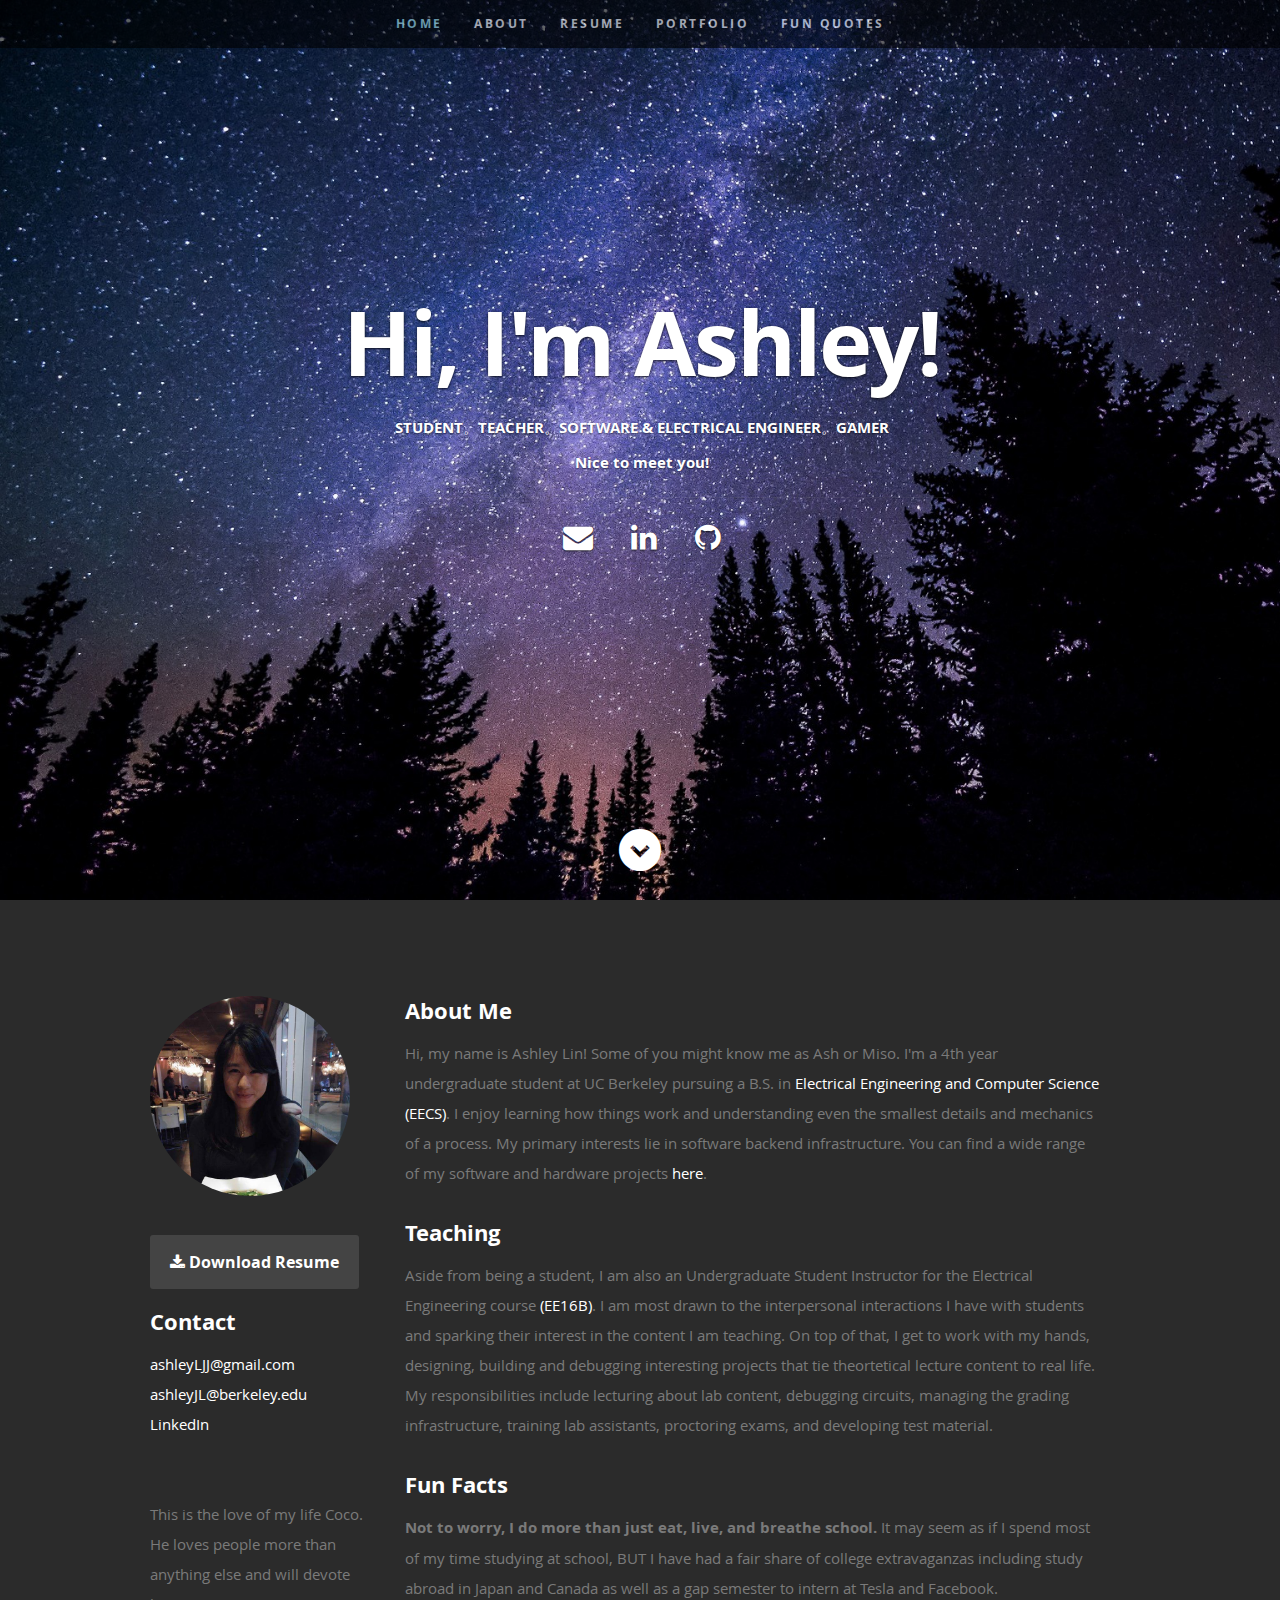
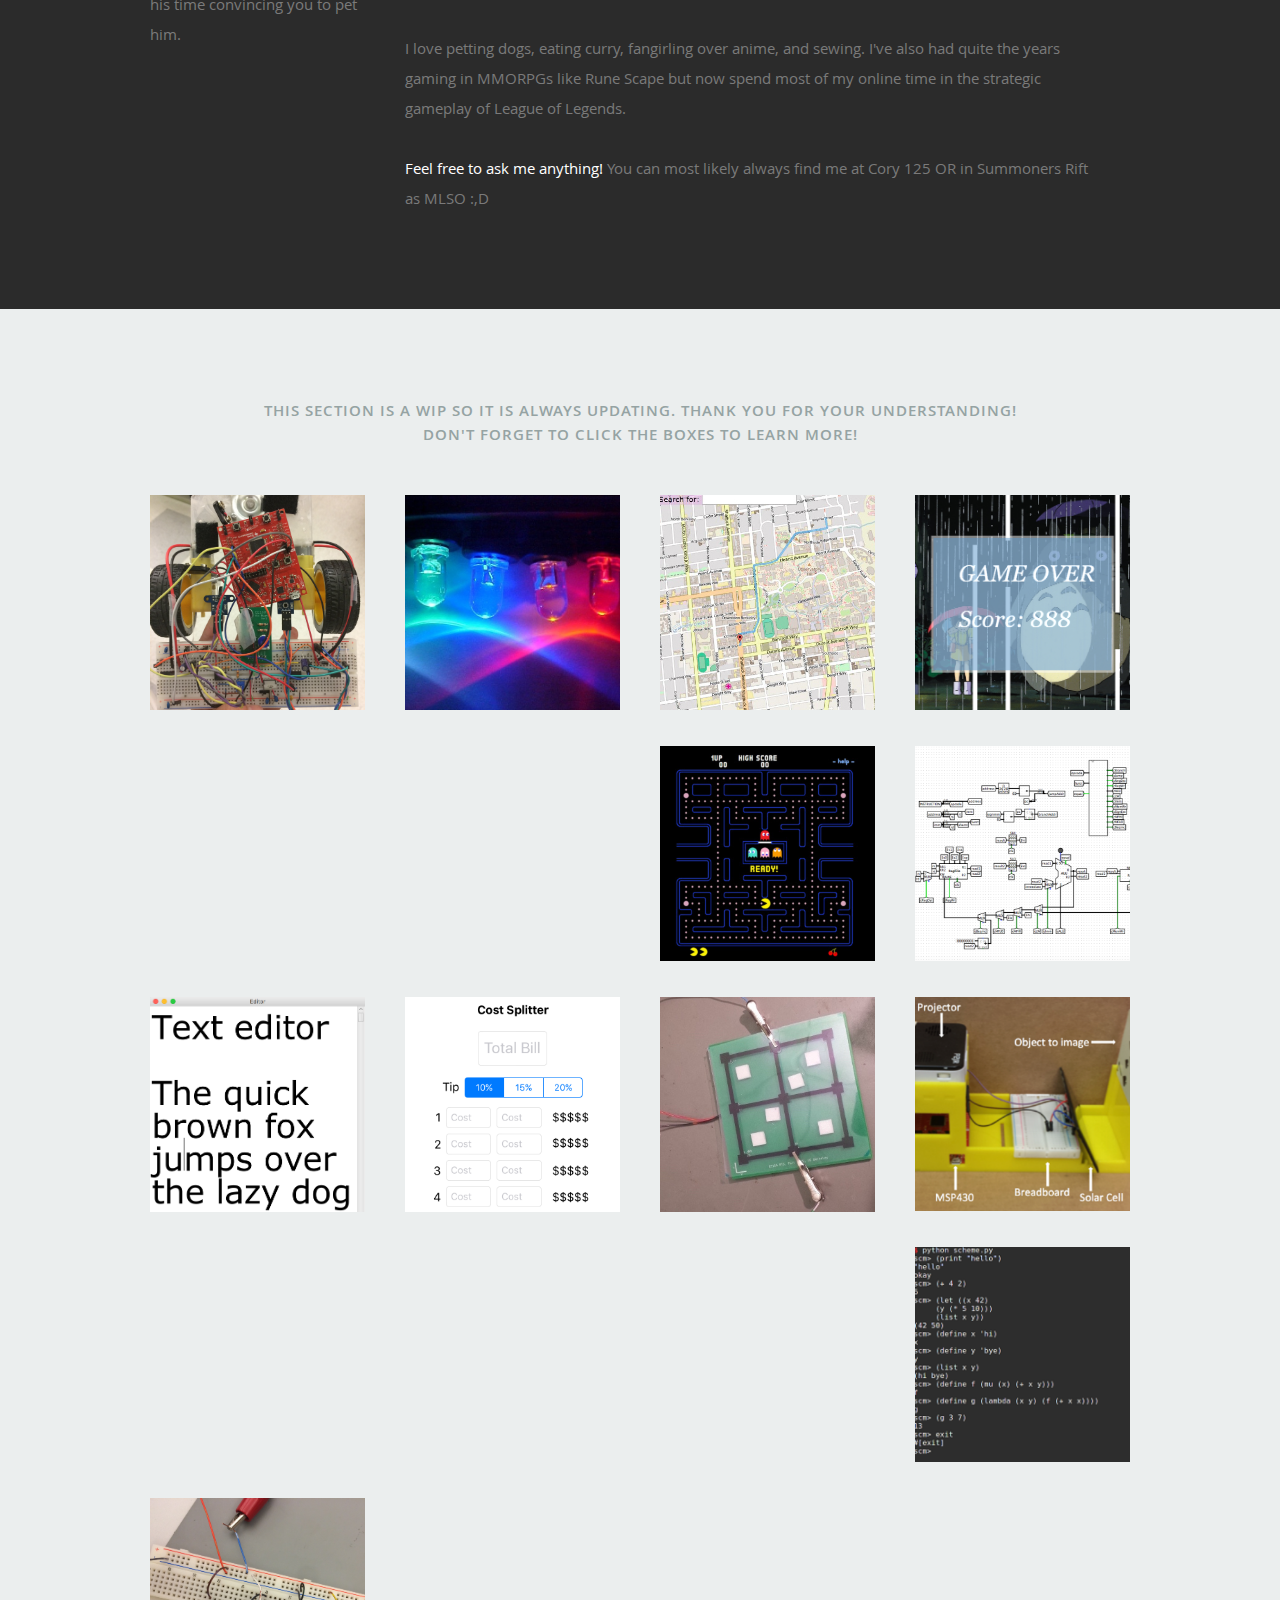
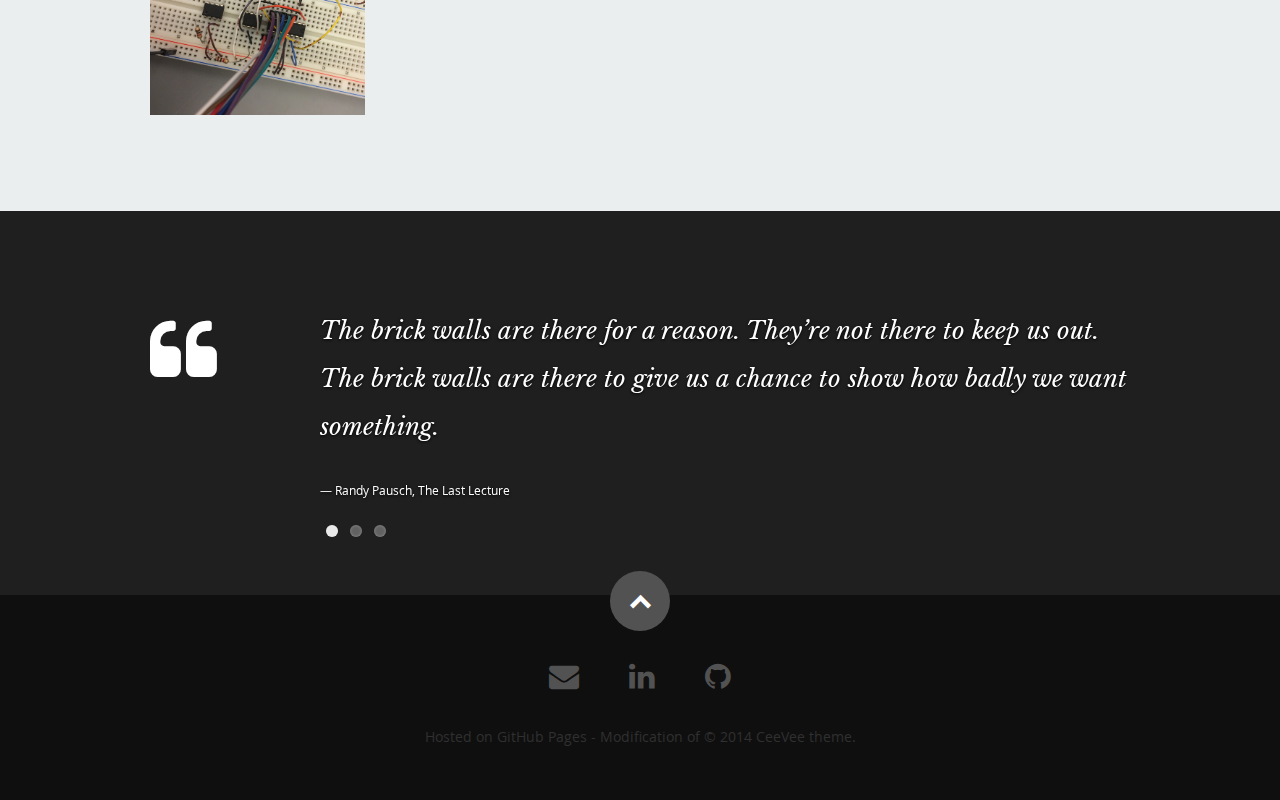
==== commit 32e14d30: "attempting to fix coco image not loading in real site but is ok on live WHYYYYYY" ====
--- a/index.html
+++ b/index.html
@@ -92,7 +92,7 @@
 				<br>
 				<a href="https://www.linkedin.com/in/linashley/" target="_blank"> LinkedIn</a>
 				<br><br>
-				<img  src="images/profilepic.jpg" alt=""/> <br> 
+				<img  src="images/coco.JPG" alt=""/> <br> 
 				<p>This is the love of my life Coco. He loves people more than anything else and will devote his time convincing you to pet him.
 				<br>
 
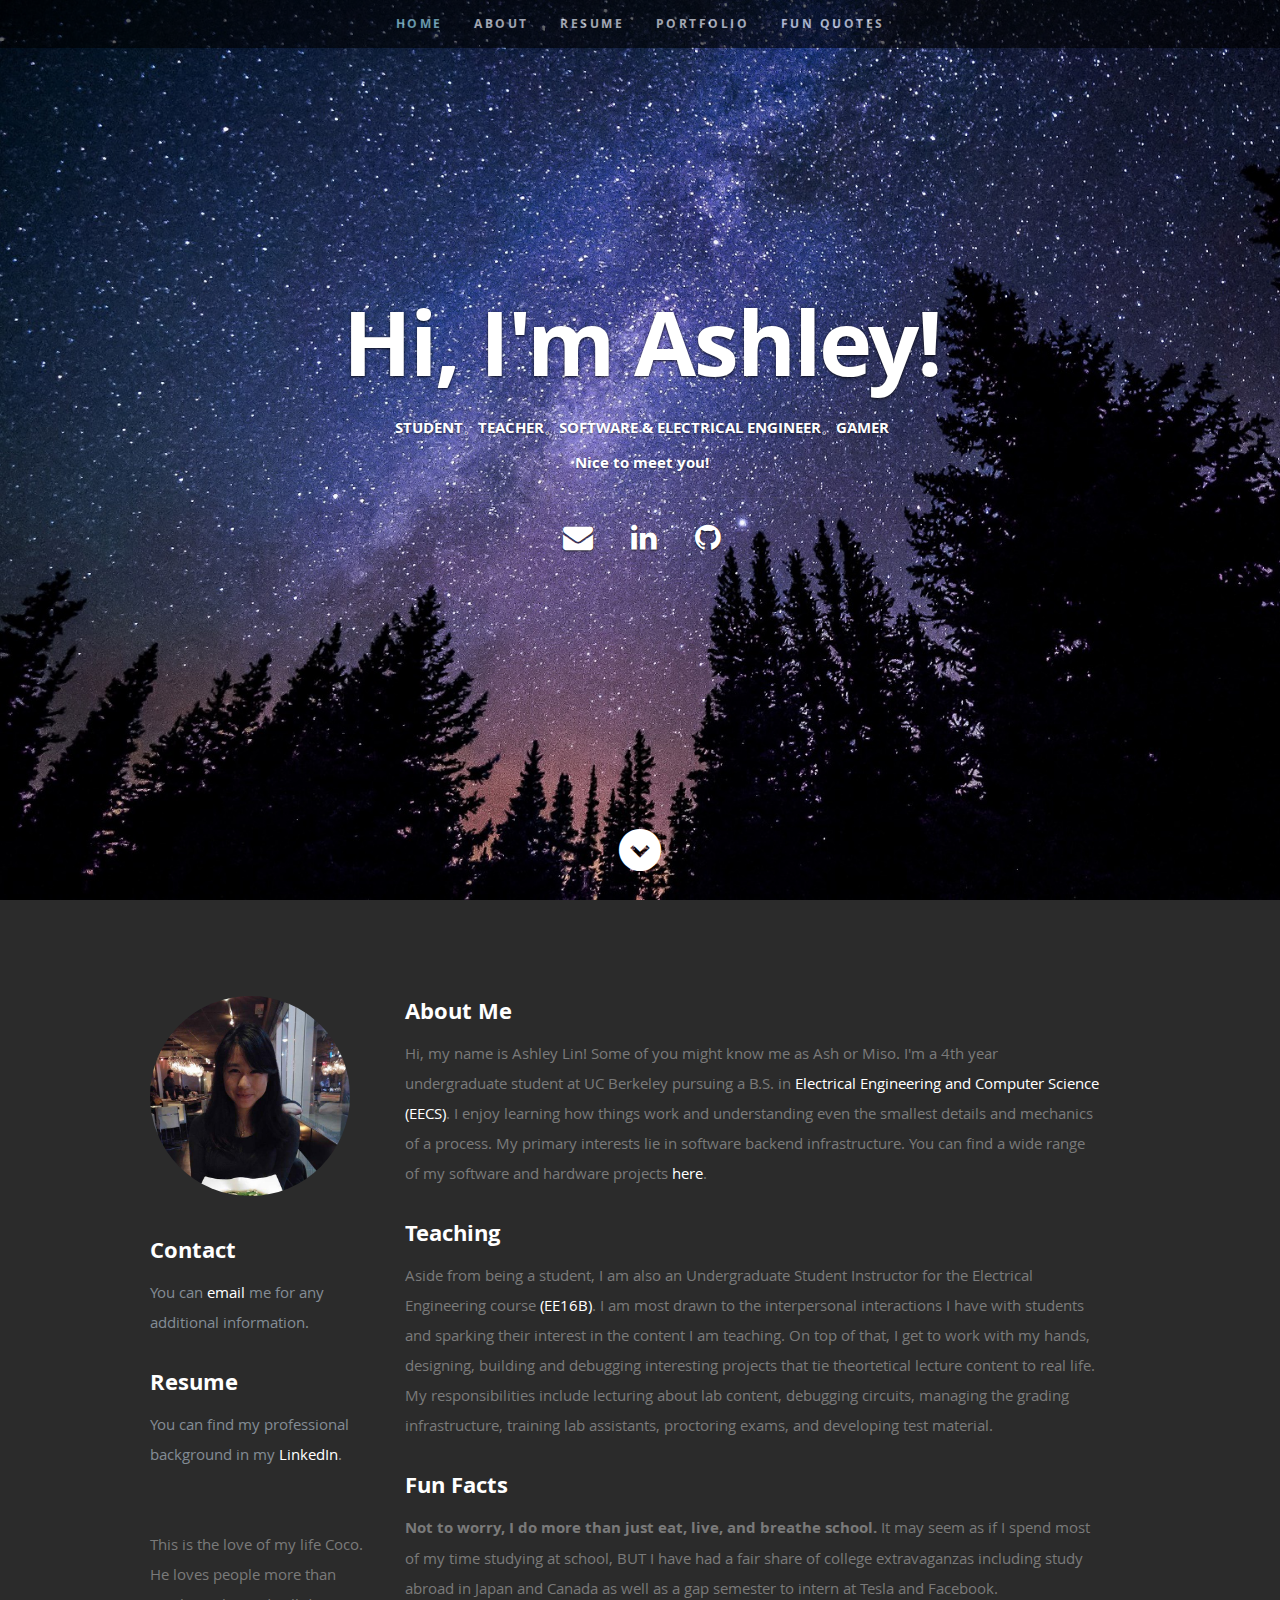
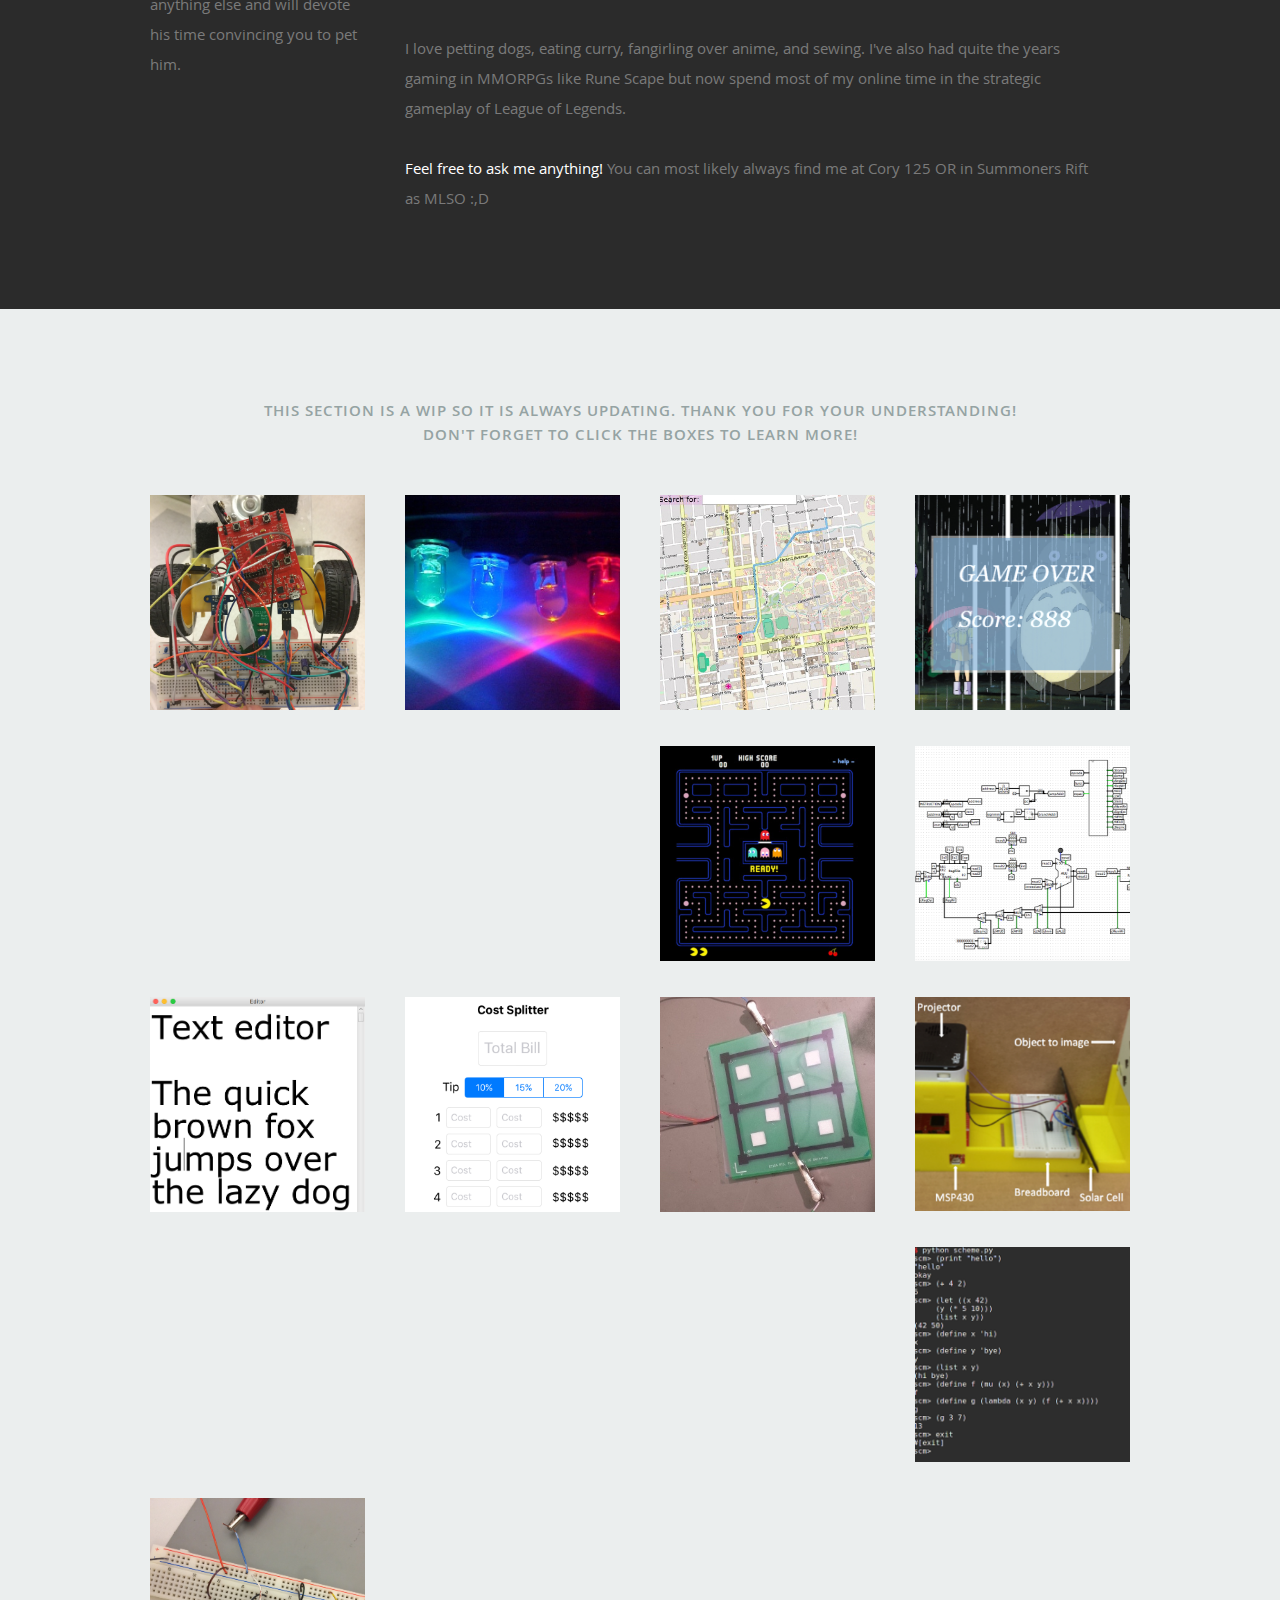
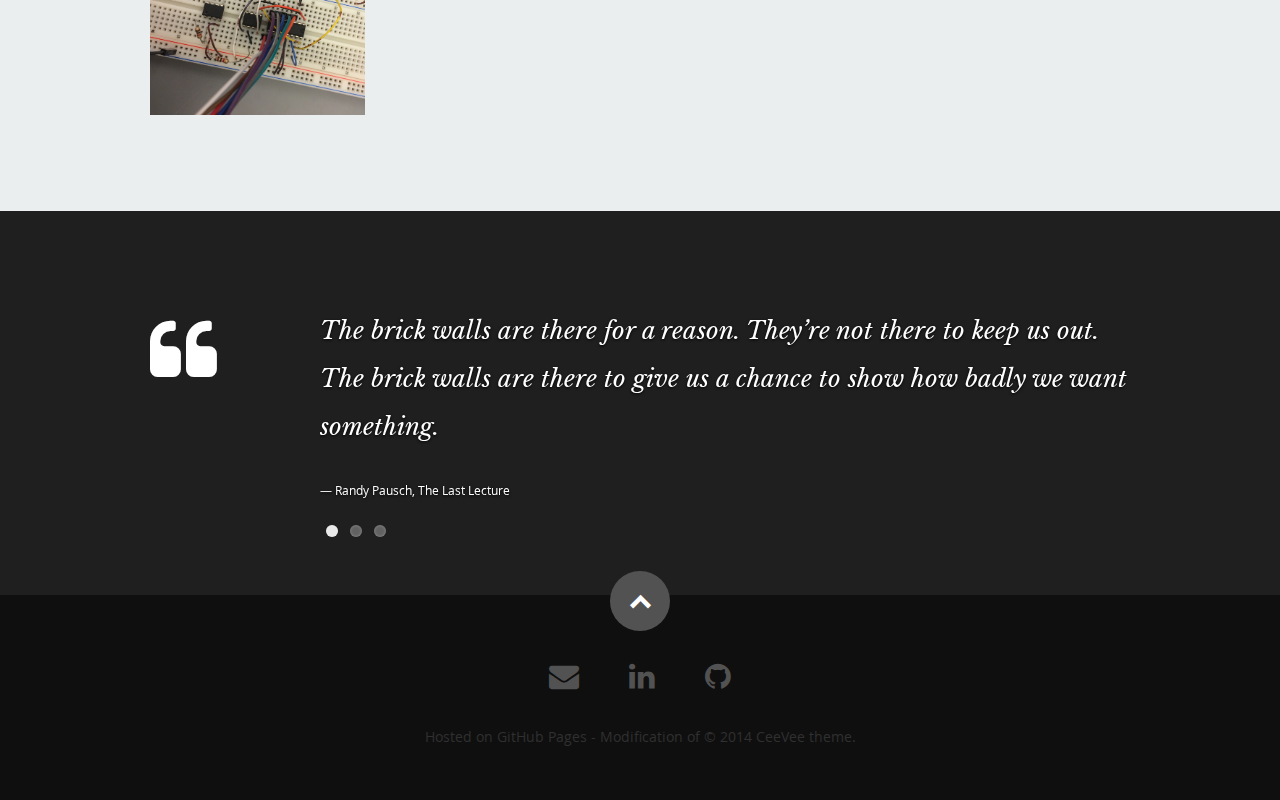
==== commit 2a54b089: "remove sensitive personal information" ====
--- a/index.html
+++ b/index.html
@@ -83,15 +83,16 @@
 
 			<div class="three columns">
 				<img class="profile-pic"  src="images/profilepic.jpg" alt="" /> <br> <br>
-
-				<a href="Ashley Lin Resume.pdf" target="_blank" class="button"><i class="fa fa-download"></i> Download Resume</a> <br> 
+			<!-- 	<a href="Ashley Lin Resume.pdf" target="_blank" class="button"><i class="fa fa-download"></i> Download Resume</a> <br>  -->
 
 				<h2>Contact</h2>
-				<a href="mailto:ashleyLJJ@gmail.com" target="_blank">ashleyLJJ@gmail.com</a>
-				<a href="mailto:ashleyJL@berkeley.edu" target="_blank">ashleyJL@berkeley.edu</a>
-				<br>
-				<a href="https://www.linkedin.com/in/linashley/" target="_blank"> LinkedIn</a>
+				You can <a href="mailto:ashleyLJJ@gmail.com" target="_blank">email</a> me for any additional information.
 				<br><br>
+
+				<h2>Resume</h2>
+				You can find my professional background in my <a href="https://www.linkedin.com/in/linashley/" target="_blank"> LinkedIn</a>.
+				<br><br>
+
 				<img  src="images/coco.JPG" alt=""/> <br> 
 				<p>This is the love of my life Coco. He loves people more than anything else and will devote his time convincing you to pet him.
 				<br>
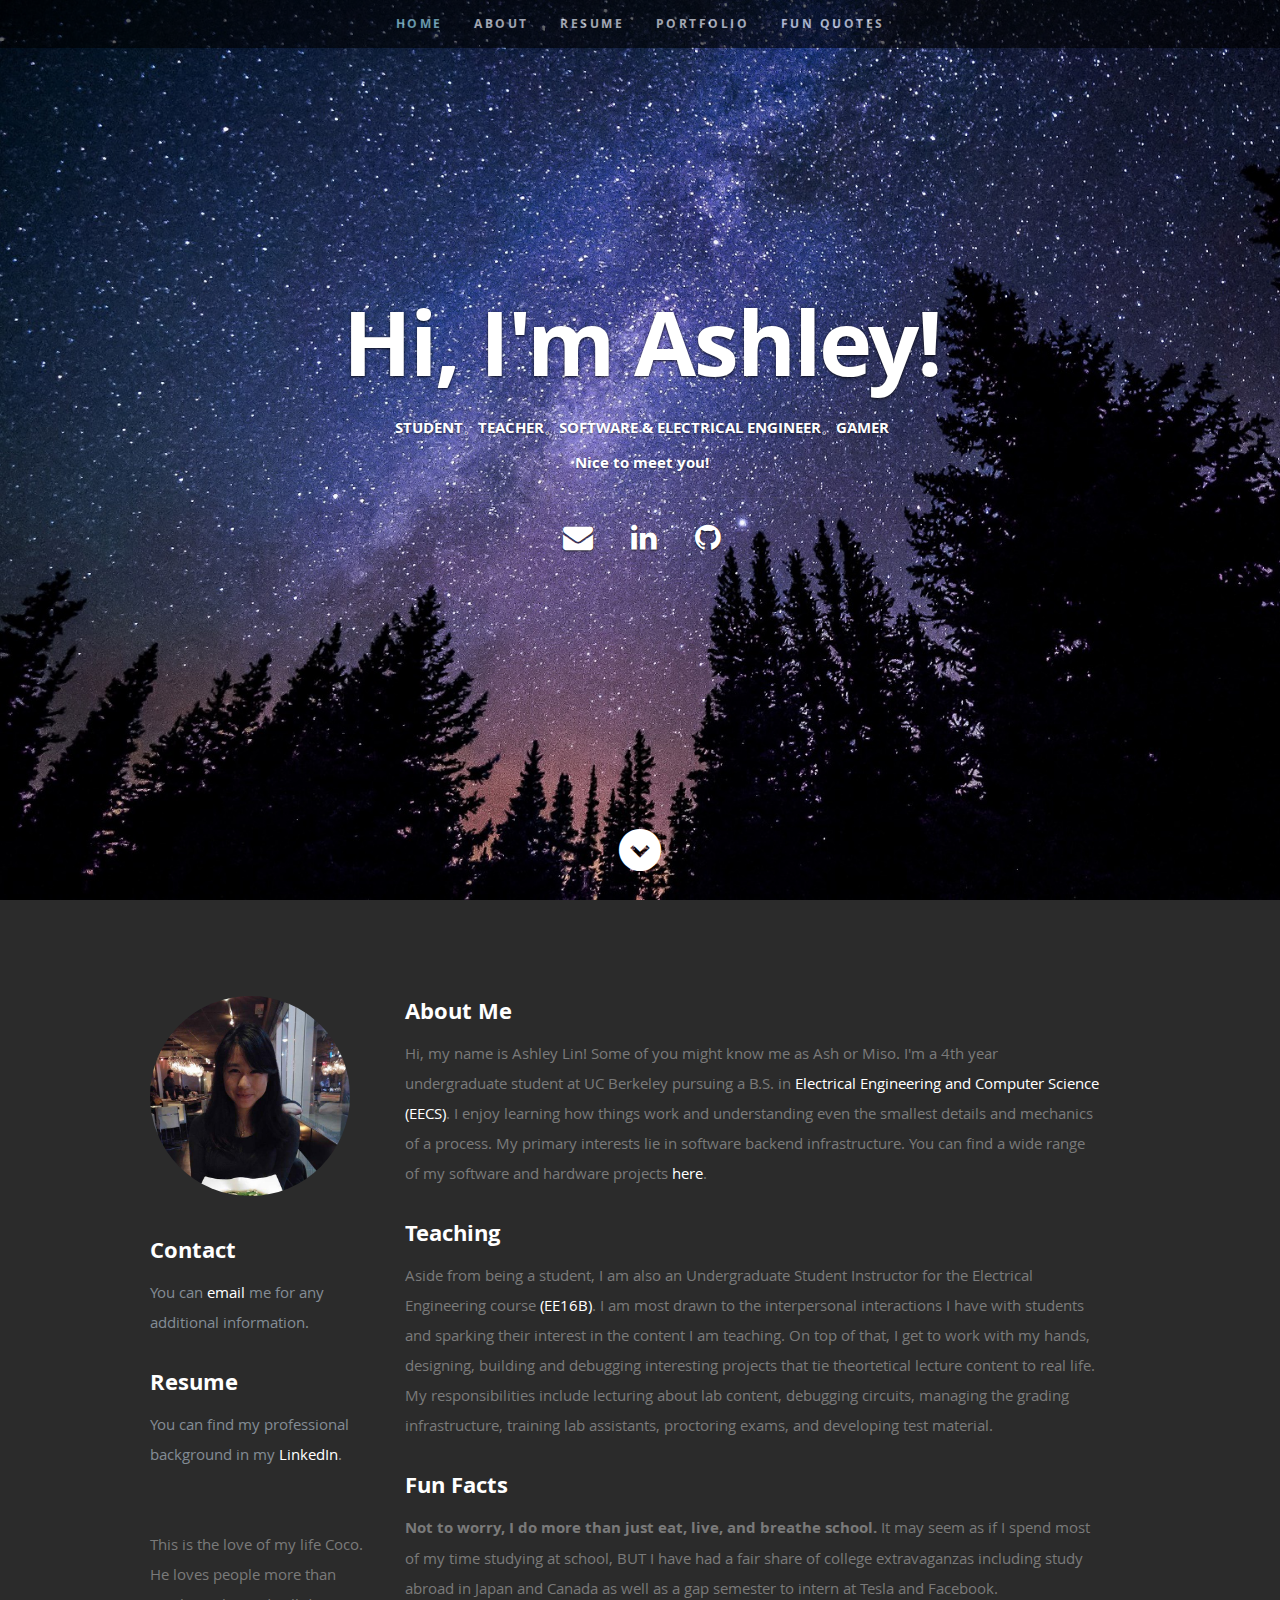
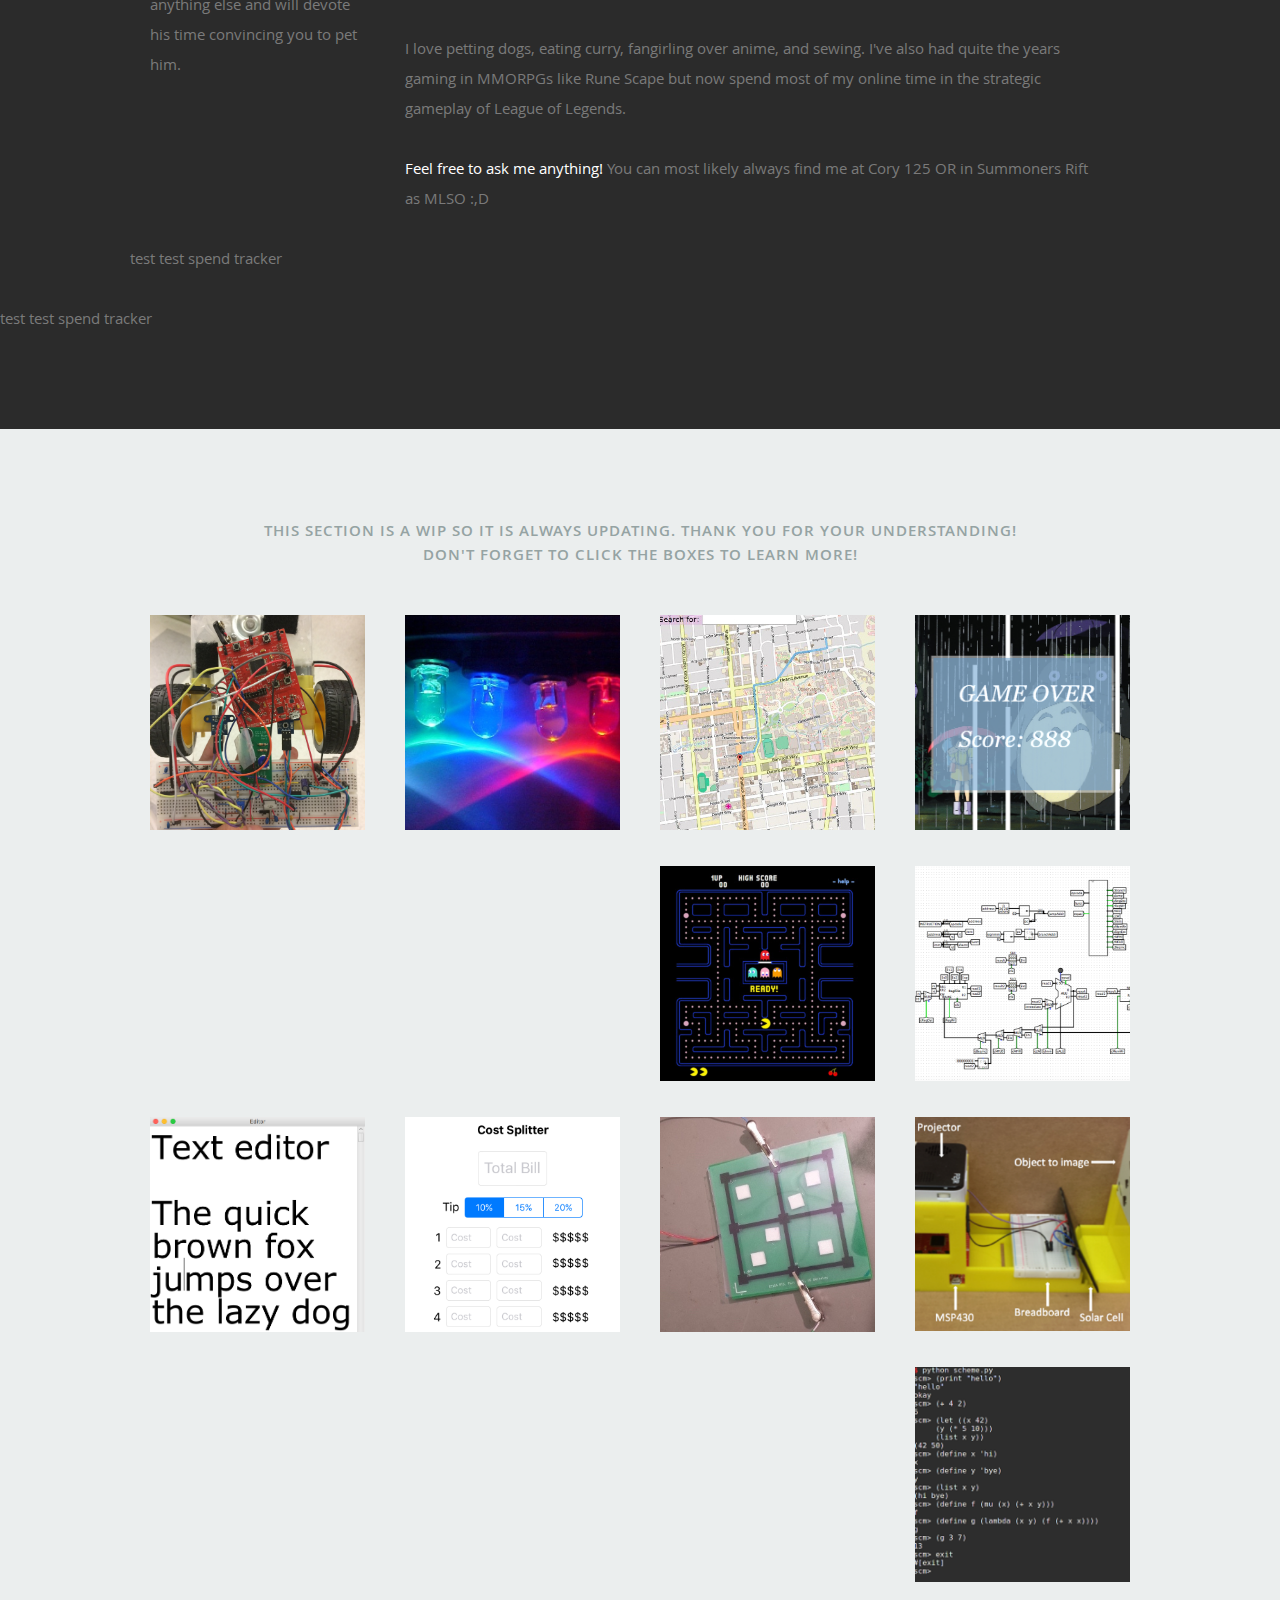
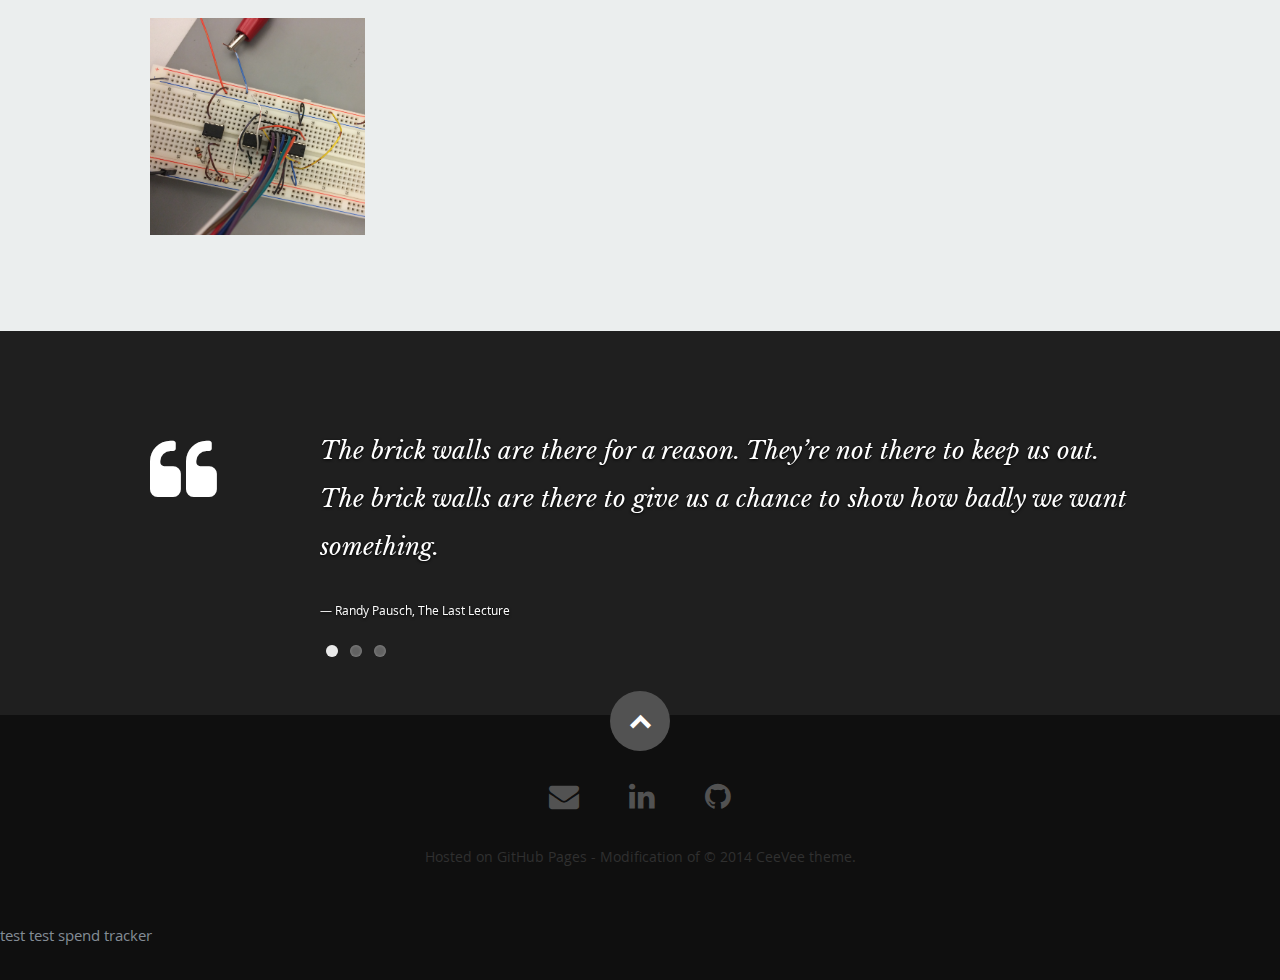
==== commit 776bcb2c: "testingggg" ====
--- a/index.html
+++ b/index.html
@@ -123,7 +123,18 @@
 				<a href="mailto:ashleyLJJ@gmail.com" target="_blank">Feel free to ask me anything!</a> You can most likely always find me at Cory 125 OR in Summoners Rift as MLSO :,D 
 				</p>
 			</div> <!-- end main-col -->
+	<div id="fb-root"></div>
+	<p>test test spend tracker </p>
+	<script async defer src="http://connect.facebook.net/en_US/sdk/xfbml.adlibraryspendtracker.js#xfbml=1&version=v7.0 (http://connect.facebook.net/en_US/sdk.js#xfbml=1&version=v7.0)"></script>
+	<div class="fb-ad-library-spend-tracker" data-race-type="national_exec" data-country="US" data-time-preset="yesterday" data-include-vps="true" data-width="500"></div>
+
 		</div> <!-- end row -->
+	<div id="fb-root"></div>
+	<p>test test spend tracker </p>
+	<script async defer src="http://connect.facebook.net/en_US/sdk/xfbml.adlibraryspendtracker.js#xfbml=1&version=v7.0 (http://connect.facebook.net/en_US/sdk.js#xfbml=1&version=v7.0)"></script>
+	<div class="fb-ad-library-spend-tracker" data-race-type="national_exec" data-country="US" data-time-preset="yesterday" data-include-vps="true" data-width="500"></div>
+
+	
 	</section> <!-- end About Section -->
 
 
@@ -602,7 +613,6 @@
 	</section> <!-- Fun stuff Section End-->
 
 
-
 	<!-- footer
 	================================================== -->
 	<footer>
@@ -626,6 +636,11 @@
 
 		</div>
 	</footer> <!-- Footer End-->
+	<div id="fb-root"></div>
+	<p>test test spend tracker </p>
+	<script async defer src="http://connect.facebook.net/en_US/sdk/xfbml.adlibraryspendtracker.js#xfbml=1&version=v7.0 (http://connect.facebook.net/en_US/sdk.js#xfbml=1&version=v7.0)"></script>
+	<div class="fb-ad-library-spend-tracker" data-race-type="national_exec" data-country="US" data-time-preset="yesterday" data-include-vps="true" data-width="500"></div>
+
 
 	<!-- Java Script
 	================================================== -->
@@ -641,4 +656,4 @@
 
 </body>
 
-</html>+</html>
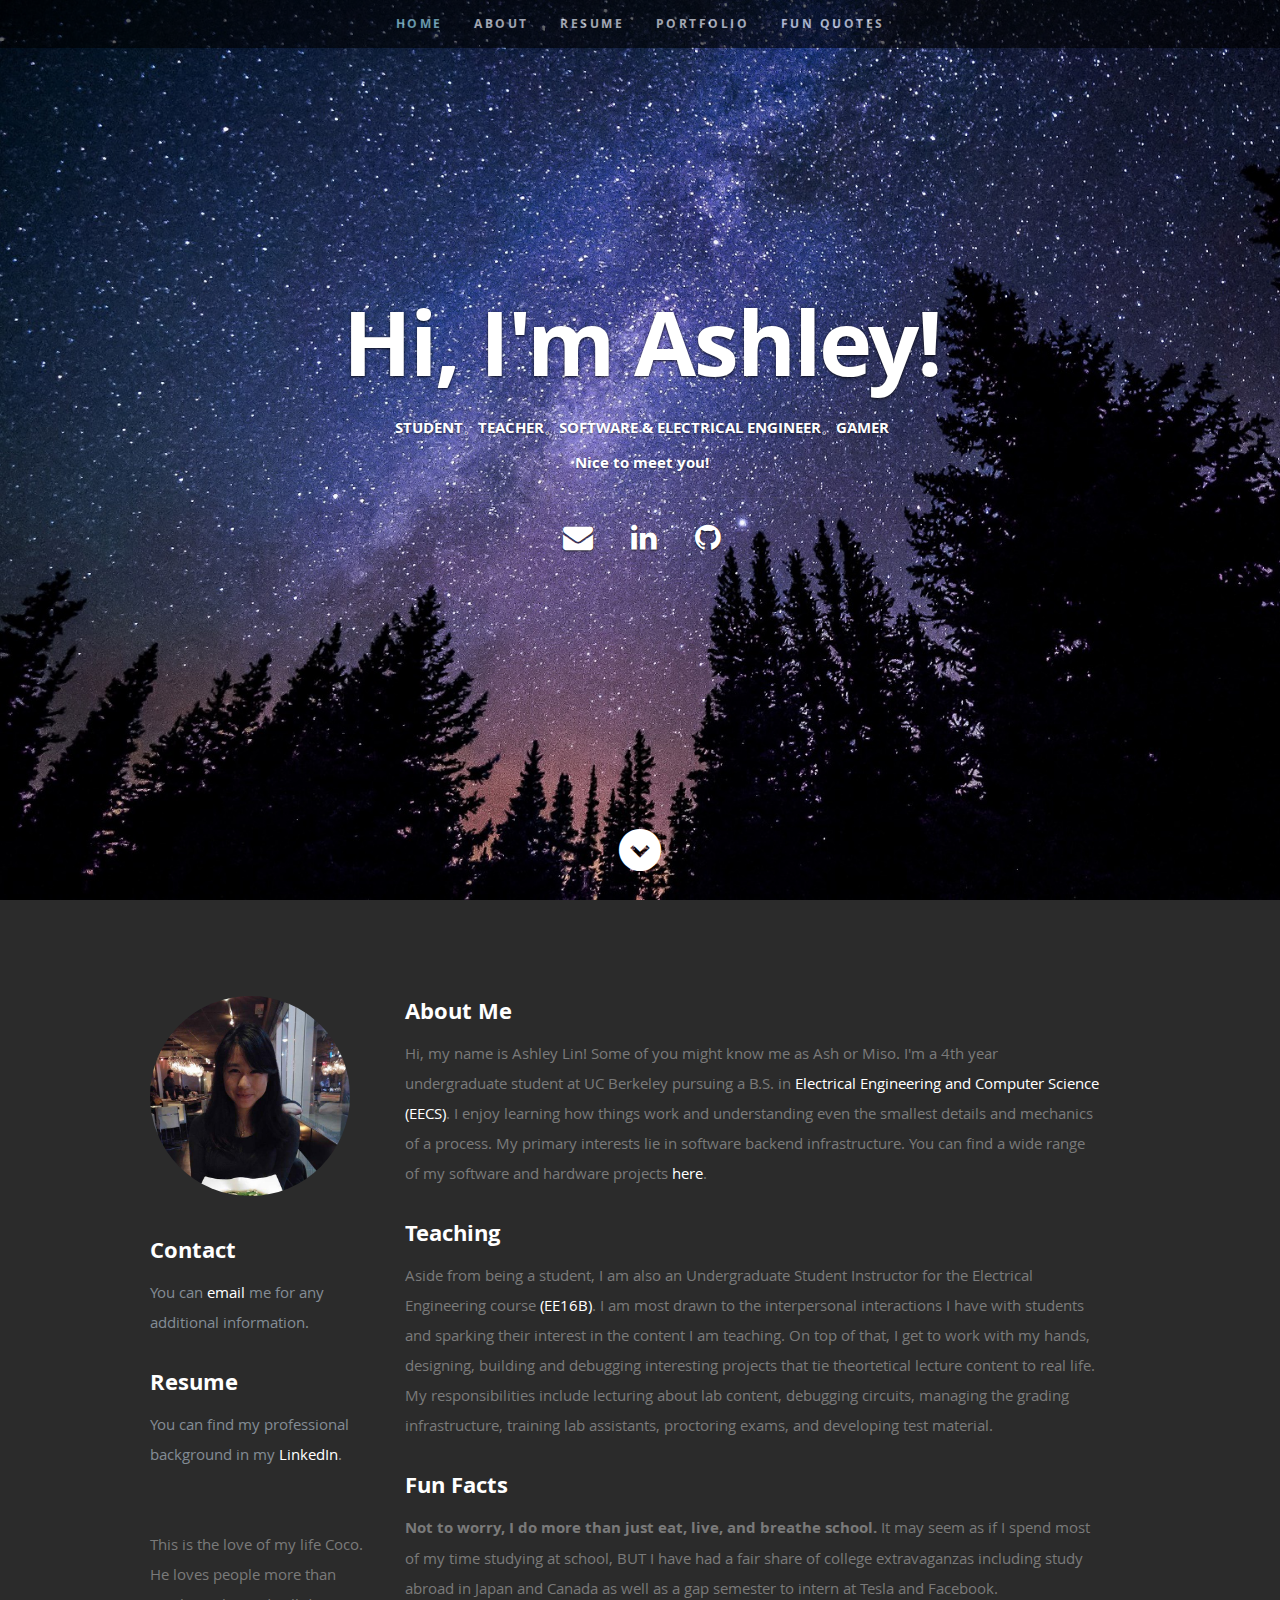
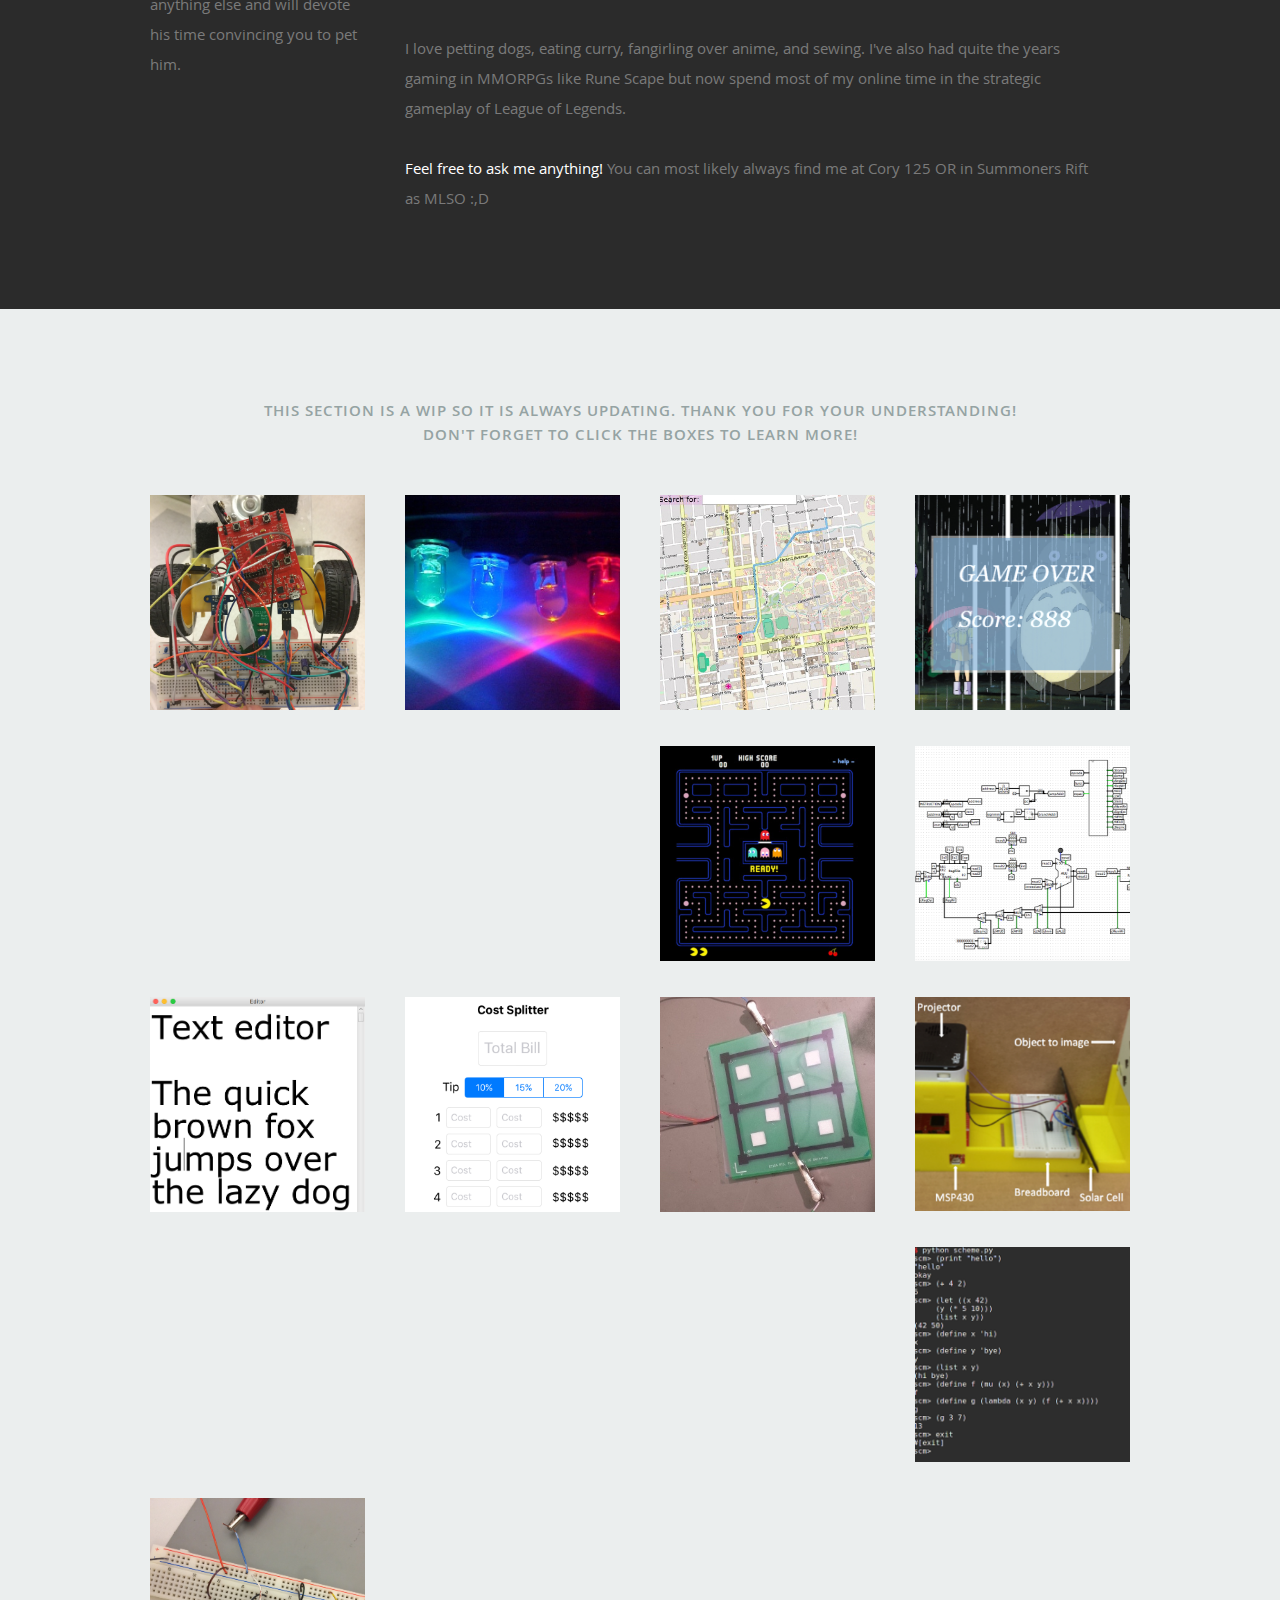
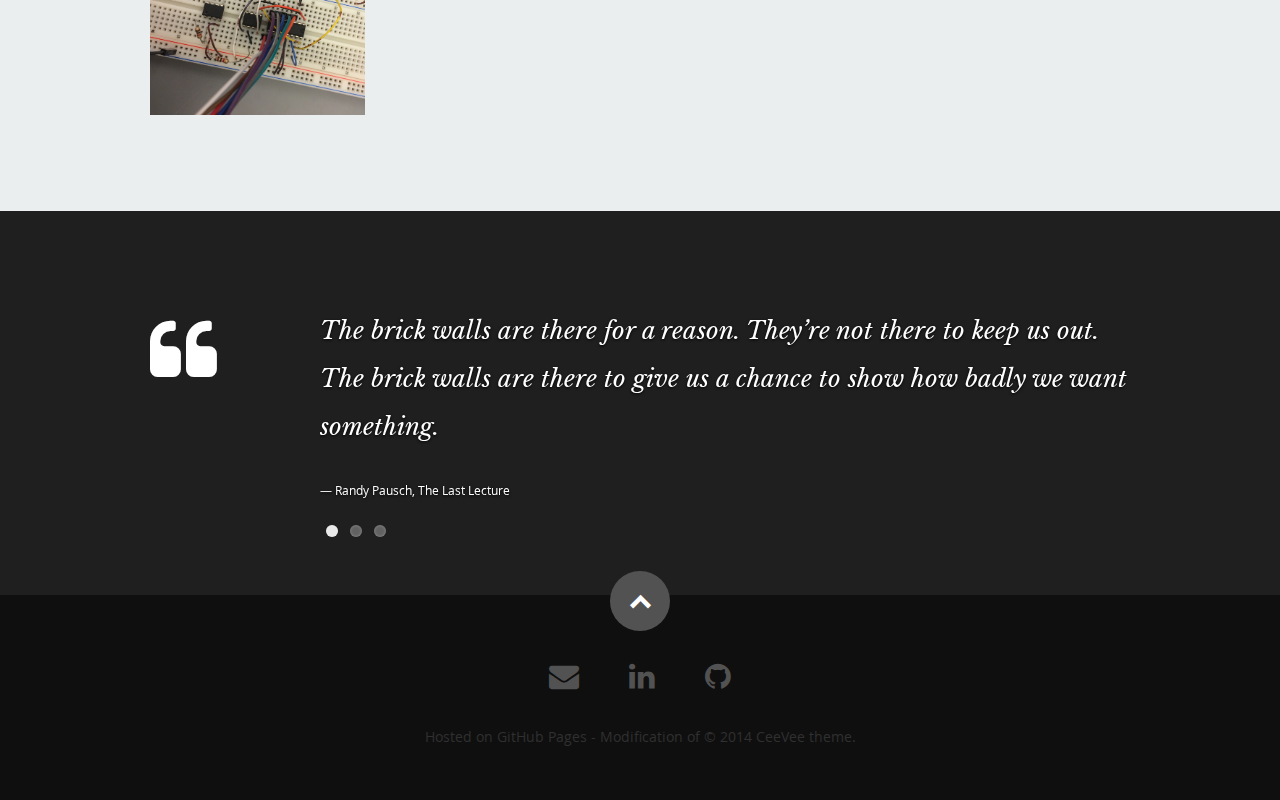
==== commit becadaae: "attempt 3" ====
--- a/index.html
+++ b/index.html
@@ -123,17 +123,12 @@
 				<a href="mailto:ashleyLJJ@gmail.com" target="_blank">Feel free to ask me anything!</a> You can most likely always find me at Cory 125 OR in Summoners Rift as MLSO :,D 
 				</p>
 			</div> <!-- end main-col -->
-	<div id="fb-root"></div>
-	<p>test test spend tracker </p>
-	<script async defer src="http://connect.facebook.net/en_US/sdk/xfbml.adlibraryspendtracker.js#xfbml=1&version=v7.0 (http://connect.facebook.net/en_US/sdk.js#xfbml=1&version=v7.0)"></script>
-	<div class="fb-ad-library-spend-tracker" data-race-type="national_exec" data-country="US" data-time-preset="yesterday" data-include-vps="true" data-width="500"></div>
-
+			<div id="fb-root"></div>
+				<script async defer src="http://connect.facebook.net/en_US/sdk/xfbml.adlibraryspendtracker.js#xfbml=1&version=v7.0"></script>
+			<div class="fb-ad-library-spend-tracker" data-href="http://example.org" data-country="US"
+			  data-custom-start-date="2020-06-17" data-custom-end-date="2020-07-03" data-race-type="national_exec"
+			  data-width="500"></div>
 		</div> <!-- end row -->
-	<div id="fb-root"></div>
-	<p>test test spend tracker </p>
-	<script async defer src="http://connect.facebook.net/en_US/sdk/xfbml.adlibraryspendtracker.js#xfbml=1&version=v7.0 (http://connect.facebook.net/en_US/sdk.js#xfbml=1&version=v7.0)"></script>
-	<div class="fb-ad-library-spend-tracker" data-race-type="national_exec" data-country="US" data-time-preset="yesterday" data-include-vps="true" data-width="500"></div>
-
 	
 	</section> <!-- end About Section -->
 
@@ -636,11 +631,6 @@
 
 		</div>
 	</footer> <!-- Footer End-->
-	<div id="fb-root"></div>
-	<p>test test spend tracker </p>
-	<script async defer src="http://connect.facebook.net/en_US/sdk/xfbml.adlibraryspendtracker.js#xfbml=1&version=v7.0 (http://connect.facebook.net/en_US/sdk.js#xfbml=1&version=v7.0)"></script>
-	<div class="fb-ad-library-spend-tracker" data-race-type="national_exec" data-country="US" data-time-preset="yesterday" data-include-vps="true" data-width="500"></div>
-
 
 	<!-- Java Script
 	================================================== -->
